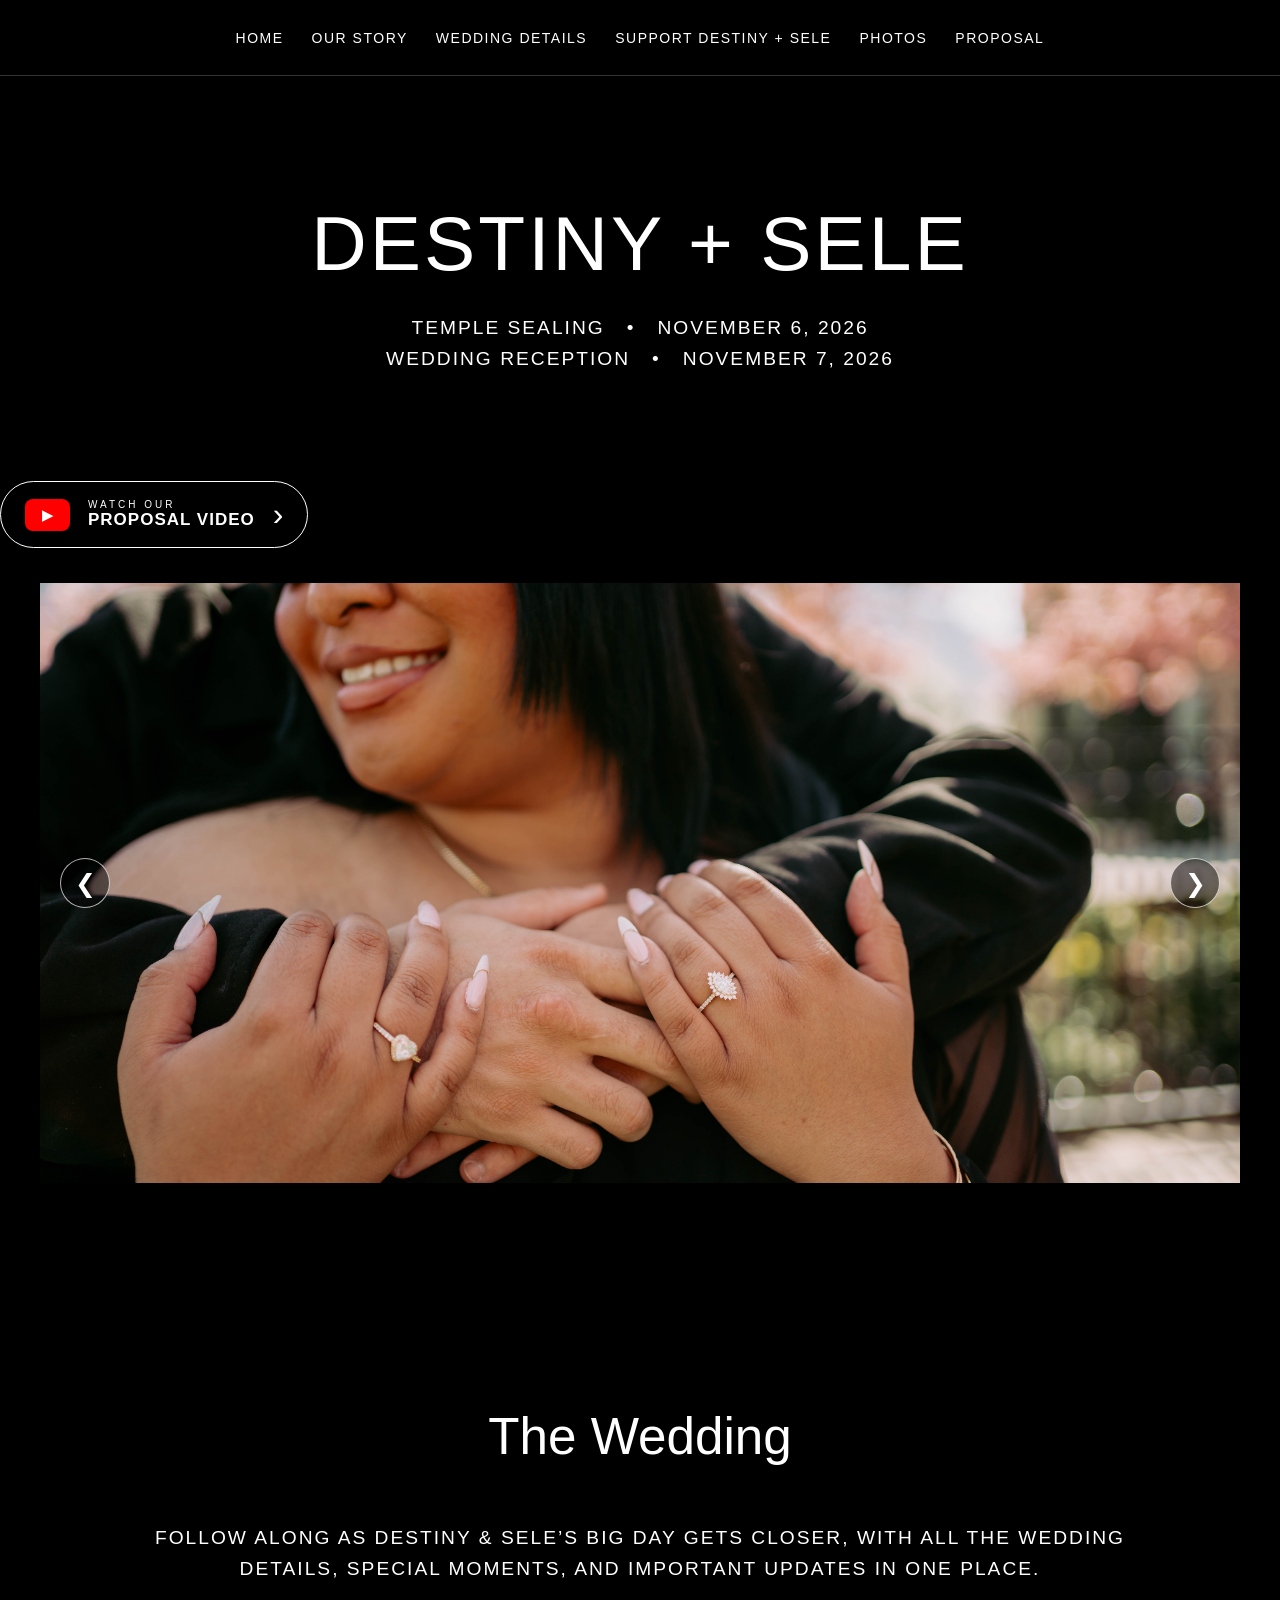
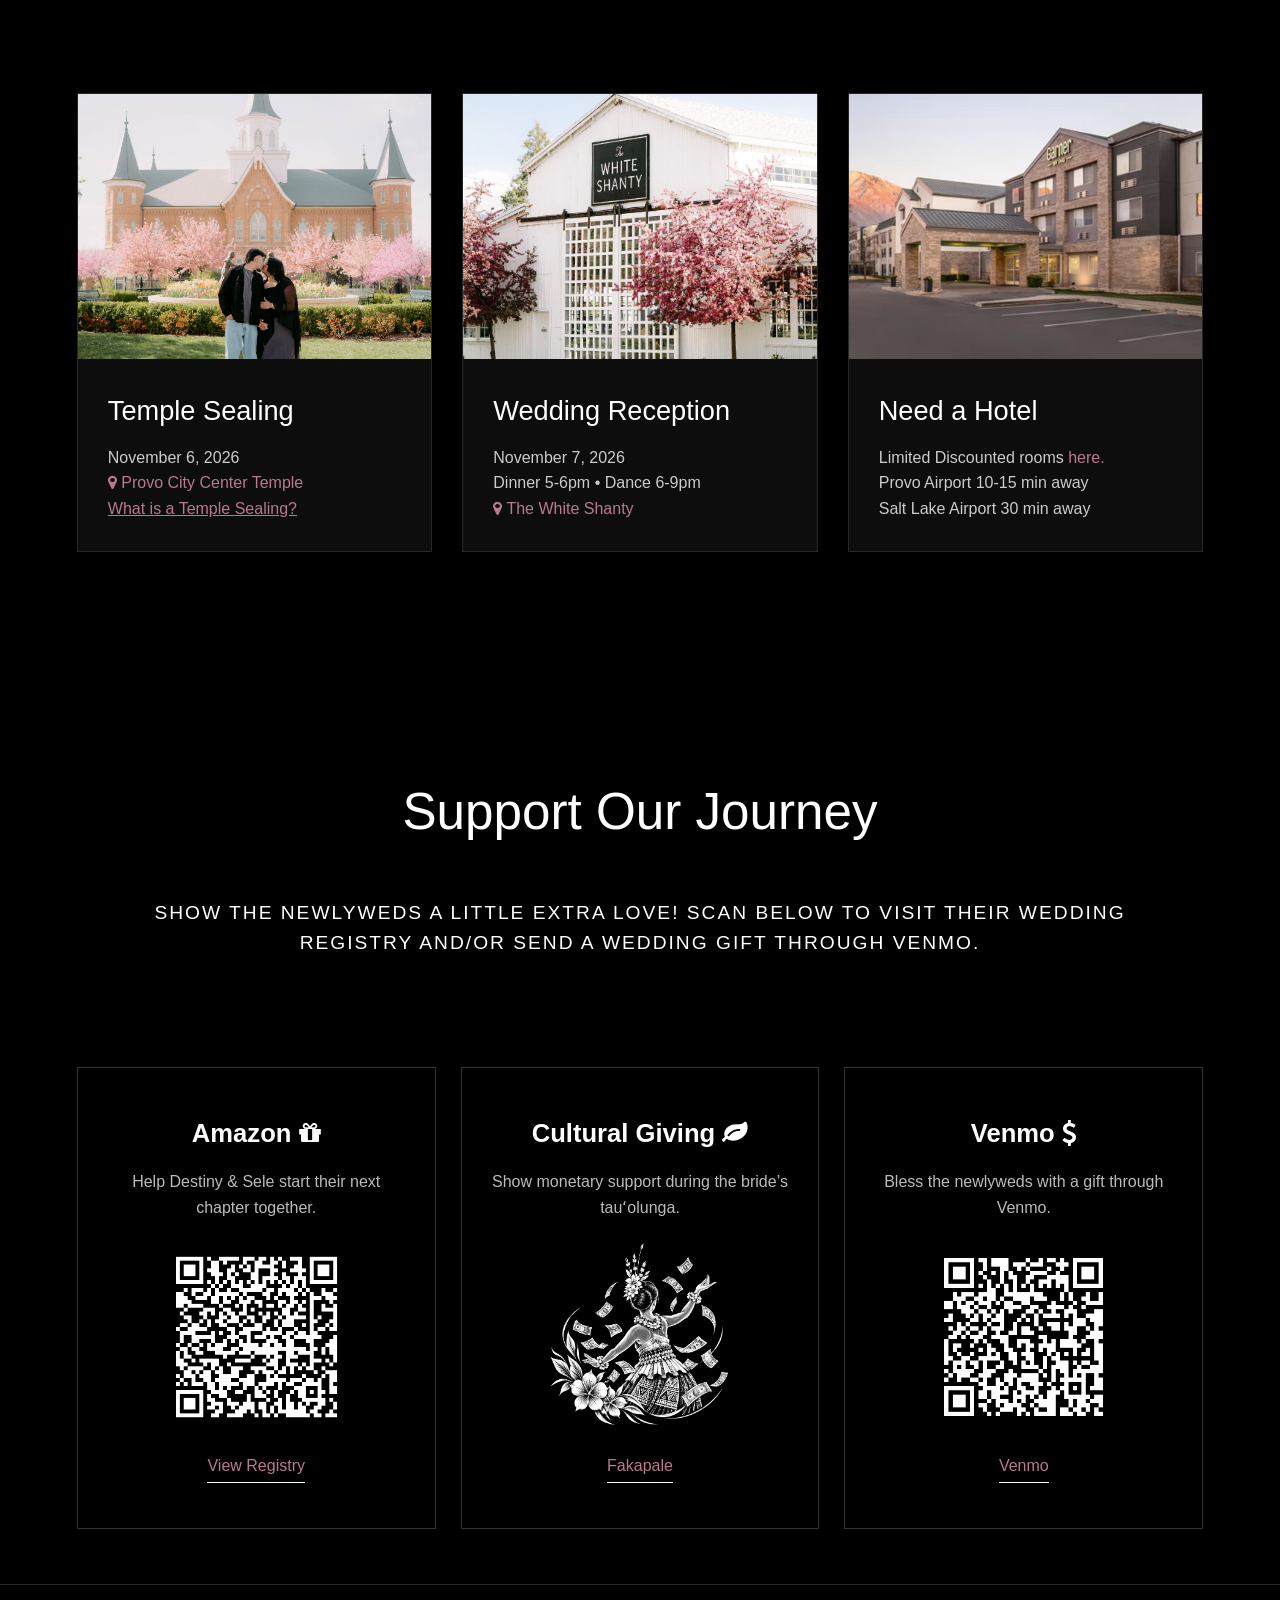
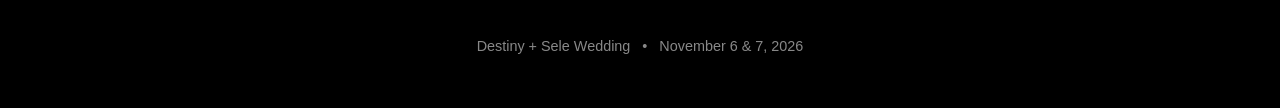
==== index.html @ 2aeca9fb "Website update" ====
<!DOCTYPE html>
<html lang="en">

<head>
    <meta charset="UTF-8">

    <meta name="viewport" content="width=device-width, initial-scale=1.0">

    <title>Destiny + Sele | Wedding</title>

    <!-- CSS -->
    <link rel="stylesheet" href="styles.css">
    <link rel="stylesheet" href="https://cdnjs.cloudflare.com/ajax/libs/font-awesome/4.7.0/css/font-awesome.min.css">

</head>


<body>


    <!-- =========================
         NAVIGATION
    ========================== -->

    <nav class="navbar">

        <div class="nav-container">

            <ul class="nav-links">

                <li><a href="#home">Home</a></li>

                <li><a href="story.html">Our Story</a></li>

                <li><a href="#wedding">Wedding Details</a></li>

                <li><a href="#registry">Support Destiny + Sele</a></li>

                <li><a href="photos.html">Photos</a></li>

                <li><a href="photos.html">Proposal</a></li>


            </ul>

        </div>

    </nav>



    <!-- =========================
         HEADER / HERO
    ========================== -->

    <header class="hero" id="home">

        <div class="hero-content">

            <h1>DESTINY + SELE</h1>

            <p>
                Temple Sealing  &nbsp; • &nbsp; November 6, 2026<br/>
                Wedding Reception  &nbsp; • &nbsp; November 7, 2026<br/>
            </p>

        </div>

    </header>


  <!-- =========================
         PROPOSAL VIDEO
    ========================== -->
    
<button class="proposal-video-btn" onclick="openProposalVideo()">
    <span class="youtube-icon">▶</span>

    <span class="proposal-text">
        <small>WATCH OUR</small>
        <strong>PROPOSAL VIDEO</strong>
    </span>

    <span class="proposal-arrow">›</span>
</button>


<!-- Video Modal -->
<div class="video-modal" id="proposalModal">

    <div class="video-modal-content">

        <button class="video-close" onclick="closeProposalVideo()">
            &times;
        </button>

        <div class="video-wrapper">
            <iframe
                id="proposalVideo"
                src=""
                title="Destiny and Tasele Proposal Video"
                allow="accelerometer; autoplay; clipboard-write; encrypted-media; gyroscope; picture-in-picture"
                allowfullscreen>
            </iframe>
        </div>

    </div>

</div>


    <!-- =========================
         CAROUSEL
    ========================== -->

    <section class="carousel-section">

      

        <div class="carousel">


            <!-- Slide 1 -->

            <div class="carousel-slide active">

                <img
                    src="images/carousel/1.jpg"
                    alt="Destiny and Sele"
                >

            </div>


            <!-- Slide 2 -->

            <div class="carousel-slide">

                <img
                    src="images/carousel/3.png"
                    alt="Destiny and Sele"
                >

            </div>


            <!-- Slide 3 -->

            <div class="carousel-slide">

                <img
                    src="images/carousel/4.png"
                    alt="Destiny and Sele"
                >

            </div>


            <!-- Slide 4 -->

            <div class="carousel-slide">

                <img
                    src="images/carousel/2.png"
                    alt="Destiny and Sele"
                >

            </div>

            <!-- Slide 5 -->

            <div class="carousel-slide">

                <img
                    src="images/carousel/5.png"
                    alt="Destiny and Sele"
                >

            </div>

            <!-- Slide 6 -->

            <div class="carousel-slide">

                <img
                    src="images/carousel/6.png"
                    alt="Destiny and Sele"
                >

            </div>



            <!-- Previous Button -->

            <button
                class="carousel-btn prev"
                onclick="changeSlide(-1)"
                aria-label="Previous photo"
            >

                &#10094;

            </button>



            <!-- Next Button -->

            <button
                class="carousel-btn next"
                onclick="changeSlide(1)"
                aria-label="Next photo"
            >

                &#10095;

            </button>


        </div>

    </section>



    <!-- =========================
         WEDDING DETAILS
    ========================== -->

<section>
<header class="hero" id="wedding">

        <div class="hero-content">
            <h3 class="section-title">
            The Wedding</h3>
        </h2>
        <p>Follow along as Destiny & Sele’s big day gets closer, with all the wedding details, special moments, and important updates in one place.</p>
       </div>
</header>


        <div class="content-grid">


            <!-- TEMPLE -->

            <article class="grid-card">

                <div class="grid-card-image">

                    <img
                        src="images/temple.jpg"
                        alt="Our Story"
                    >

                </div>


                <div class="grid-card-content">

                    <h3>Temple Sealing</h3>

                    <p>
                         November 6, 2026<br>
                         <a href="https://maps.app.goo.gl/6NR43tD9aF5z9nf99" target="_blank"><i class="fa fa-map-marker" aria-hidden="true"> </i> Provo City Center Temple</a><br>
                        <a href="temple.html"><u>What is a Temple Sealing?</u></a>
                         
                    </p>

                </div>

            </article>



            <!-- VENUE -->

            <article class="grid-card" id="venue">

                <div class="grid-card-image">

                    <a href="https://maps.app.goo.gl/j8sGYw94qzNexvVJ9" target="_blank"><img
                        src="images/shanty.png"
                        alt="Wedding Venue"
                    ></a>

                </div>


                <div class="grid-card-content">

                    <h3>Wedding Reception</h3>

                    <p>
                         November 7, 2026<br>
                         Dinner 5-6pm • Dance 6-9pm<br>
                         <a href="https://maps.app.goo.gl/j8sGYw94qzNexvVJ9" target="_blank"><i class="fa fa-map-marker" aria-hidden="true"></i> The White Shanty </a><br>
                          
                    </p>

                </div>

            </article>



            <!-- TRAVEL -->

            <article class="grid-card" id="travel">

                <div class="grid-card-image">

                    <a href="https://www.ihg.com/garner-hotels/hotels/us/en/find-hotels/select-roomrate?fromRedirect=true&qSrt=sBR&qSlH=PVUPV&qRms=1&qAdlt=1&qCiD=6&qCiMy=102026&qCoD=8&qCoMy=102026&qGrpCd=PQD&setPMCookies=true&qSHBrC=RN&qDest=1515%20South%20University%20Avenue,%20Provo,%20UT,%20US&showApp=true&adjustMonth=false&srb_u=1&qRmFltr=" target="_blank"><img
                        src="images/hotel.png" alt="Travel Information"></a>

                </div>


                <div class="grid-card-content">

                    <h3>Need a Hotel</h3>

                    <p>
                        Limited Discounted rooms <a href="  https://www.ihg.com/garner-hotels/hotels/us/en/find-hotels/select-roomrate?fromRedirect=true&qSrt=sBR&qSlH=PVUPV&qRms=1&qAdlt=1&qCiD=6&qCiMy=102026&qCoD=8&qCoMy=102026&qGrpCd=PQD&setPMCookies=true&qSHBrC=RN&qDest=1515%20South%20University%20Avenue,%20Provo,%20UT,%20US&showApp=true&adjustMonth=false&srb_u=1&qRmFltr=" target="_blank">here.</a><br>
                        Provo Airport 10-15 min away<br>
                        Salt Lake Airport 30 min away
                    </p>

                </div>

            </article>


        </div>

    </section>

<!-- =========================
         SUPPORT GIFTS & GIVING
    ========================== -->

<section>
<header class="hero" id="registry">

        <div class="hero-content">
            <h3 class="section-title">
            Support Our Journey</h3>
        <p>Show the newlyweds a little extra love! Scan below to visit their Wedding Registry and/or send a wedding gift through Venmo.</p>
    </div>
</header>

    <div class="details-grid">

            <!-- REGISTRY -->
            <div class="detail-box">

                <h3>Amazon <i class="fa fa-gift"></i></h3>
                
                <p>
                    Help Destiny & Sele start their next chapter together.
                    <img src="images/destiny-sele-amazon-registry-qr.png" class="qr">
                </p>

                <a href="https://www.amazon.com/wedding/guest-view/NH0D2BS3P5ZP" target="_blank">View Registry</a>
            </div>

        <!-- CELEBRATION -->
            <div class="detail-box">

                <h3>Cultural Giving <i class="fa fa-leaf"></i></h3>

                <p>
                Show monetary support during the bride’s tauʻolunga.
                <img src="images/cultural.png" class="qr" alt="Fakapale">
                </p>
        
                <a href="https://www.polynesia.com/blog/celebrating-fakapale-style" target="_blank">Fakapale</a>
            </div>

            <!-- VENMO -->
            <div class="detail-box">

                <h3>Venmo <i class="fa fa-dollar"></i></h3>

                <p>      
                    Bless the newlyweds with a gift through Venmo.
                    <img src="images/destiny-venmo-qr.png" class="qr">
                </p>

                <a href="https://venmo.com/u/destinywolfgramm" target="_blank" rel="noopener noreferrer">Venmo</a>

            </div>


        </div>

    </section>



    <!-- =========================
         FOOTER
    ========================== -->

    <footer>

        <p>
            Destiny + Sele Wedding
            &nbsp; • &nbsp;
            November 6 & 7, 2026
        </p>

    </footer>



    <!-- =========================
         JAVASCRIPT
    ========================== -->

    <script src="script.js"></script>


</body>

</html>
---- styles.css ----
/* =========================
   GLOBAL
========================== */

* {
    margin: 0;
    padding: 0;
    box-sizing: border-box;
}


html {
    scroll-behavior: smooth;
}


body {
    background-color: #000;
    color: #fff;

    font-family: Arial, Helvetica, sans-serif;

    line-height: 1.6;
}


img {
    width: 100%;
    display: block;
}


a {
    color: #B97991;
    text-decoration: none;
}


section {
    padding: 55px 6%;
}
material-icons {
    font-size: 2px;
}


/* =========================
   NAVIGATION
========================== */

.navbar {
    width: 100%;

    background-color: #000;

    border-bottom: 1px solid #333;

    position: sticky;
    top: 0;

    z-index: 1000;
}


.nav-container {
    max-width: 1400px;

    margin: auto;

    min-height: 75px;

    display: flex;

    justify-content: center;
    align-items: center;

    padding: 0 25px;
}


.nav-links {
    list-style: none;

    display: flex;

    flex-wrap: wrap;

    justify-content: center;

    gap: 28px;
}


.nav-links a {
    color: #fff;

    font-size: 14px;

    text-transform: uppercase;

    letter-spacing: 1.5px;

    transition: opacity 0.3s ease;
}


.nav-links a:hover {
    opacity: 0.6;
}



/* =========================
   HEADER / HERO
========================== */

/* =========================
   HEADER / HERO
========================== */

.hero {
    min-height: 45vh;

    display: flex;
    justify-content: center;
    align-items: center;

    text-align: center;

    /* Less padding */
    padding: 40px 20px;

    background:
        linear-gradient(
            rgba(0, 0, 0, 0.45),
            rgba(0, 0, 0, 0.65)
        ),
        url("images/hero.jpg");

    background-size: cover;
    background-position: center;
}


.hero-content {
    max-width: 1000px;
    width: 100%;
}


.hero h1 {
    /* Smaller so Destiny + Sele stays on one line */
    font-size: clamp(2.2rem, 6vw, 5rem);

    font-weight: 300;

    letter-spacing: 3px;

    margin-bottom: 8px;

    /* Prevent names from wrapping */
    white-space: nowrap;
}


.hero p {
    font-size: clamp(0.85rem, 1.5vw, 1.2rem);

    letter-spacing: 2px;

    text-transform: uppercase;
}

.qr {
    display: block;
    margin: 0 auto;
    width: 65%;
    padding-top: 20px;
}


/* =========================
   CAROUSEL
========================== */

.carousel-section {
    /* Much less space above carousel */
    padding: 35px 0 50px;
}


.carousel-section .section-title {
    margin-bottom: 25px;
}

/* =========================
   SECTION TITLES
========================== */

.section-title {
    text-align: center;

    font-size: clamp(2rem, 4vw, 3.5rem);

    font-weight: 300;

    margin-bottom: 45px;
}



/* =========================
   CAROUSEL
========================== */

.carousel-section {
    padding-left: 0;
    padding-right: 0;
}


.carousel {
    max-width: 1200px;

    margin: auto;

    position: relative;

    overflow: hidden;

    aspect-ratio: 16 / 8;
}


.carousel-slide {
    display: none;

    width: 100%;
    height: 100%;
}


.carousel-slide.active {
    display: block;
}


.carousel-slide img {
    width: 100%;
    height: 100%;

    object-fit: cover;
}



/* CAROUSEL BUTTONS */

.carousel-btn {
    position: absolute;

    top: 50%;

    transform: translateY(-50%);

    width: 50px;
    height: 50px;

    border: 1px solid rgba(255, 255, 255, 0.7);

    border-radius: 50%;

    background-color: rgba(0, 0, 0, 0.5);

    color: #fff;

    font-size: 25px;

    cursor: pointer;

    transition: 0.3s;
}


.carousel-btn:hover {
    background-color: #fff;

    color: #000;
}


.carousel-btn.prev {
    left: 20px;
}


.carousel-btn.next {
    right: 20px;
}



/* =========================
   GRID #1
   CONTENT CARDS
========================== */

.content-grid {
    max-width: 1300px;

    margin: auto;

    display: grid;

    grid-template-columns: repeat(3, 1fr);

    gap: 30px;
}


.grid-card {
    background-color: #0d0d0d;

    border: 1px solid #272727;

    overflow: hidden;
}


.grid-card-image {
    aspect-ratio: 4 / 3;

    overflow: hidden;
}


.grid-card-image img {
    width: 100%;
    height: 100%;

    object-fit: cover;

    transition: transform 0.5s ease;
}


.grid-card:hover img {
    transform: scale(1.05);
}


.grid-card-content {
    padding: 30px;
}


.grid-card h3 {
    font-size: 1.7rem;

    font-weight: 400;

    margin-bottom: 12px;
}


.grid-card p {
    color: #ccc;

    font-size: 1rem;
}



/* =========================
   GRID #2
   PHOTO GALLERY
========================== */

.photo-grid {
    max-width: 1300px;

    margin: auto;

    display: grid;

    grid-template-columns: repeat(3, 1fr);

    gap: 15px;
}


.photo-grid-item {
    aspect-ratio: 1 / 1;

    overflow: hidden;
}


.photo-grid-item img {
    width: 100%;
    height: 100%;

    object-fit: cover;

    transition: transform 0.5s ease;
}


.photo-grid-item:hover img {
    transform: scale(1.06);
}



/* =========================
   GRID #3
   WEDDING DETAILS
========================== */

.details-grid {
    max-width: 1200px;

    margin: auto;

    display: grid;

    grid-template-columns: repeat(3, 1fr);

    gap: 25px;
}


.detail-box {
    border: 1px solid #333;

    padding: 45px 30px;

    text-align: center;
}


.detail-box h3 {
    font-size: 1.6rem;

    margin-bottom: 15px;
}


.detail-box p {
    color: #bbb;
}


.detail-box a {
    display: inline-block;

    margin-top: 20px;

    border-bottom: 1px solid #fff;

    padding-bottom: 3px;

    transition: opacity 0.3s ease;
}


.detail-box a:hover {
    opacity: 0.6;
}


/* =========================
   PHOTO ALBUMS
========================= */

.photo-albums {
    max-width: 1200px;
    margin: 0 auto;
    padding: 80px 30px;
}

.album-heading {
    text-align: center;
    margin-bottom: 55px;
}

.album-heading h1 {
    font-size: 3rem;
    margin-bottom: 10px;
}

.album-heading p {
    opacity: 0.75;
}


/* ALBUM GRID */

.album-grid {
    display: grid;
    grid-template-columns: repeat(3, 1fr);
    gap: 30px;
}


/* ALBUM CARD */

.album-card {
    background: #111;
    text-align: center;
    overflow: hidden;
    border: 1px solid #292929;
}

.album-image {
    width: 100%;
    height: 350px;
    overflow: hidden;
}

.album-image img {
    width: 100%;
    height: 100%;
    object-fit: cover;
    transition: transform 0.4s ease;
}

.album-card:hover .album-image img {
    transform: scale(1.04);
}


/* CARD CONTENT */

.album-content {
    padding: 30px 20px 35px;
}

.album-content h2 {
    margin: 0 0 8px;
    font-size: 1.5rem;
}

.album-content p {
    margin: 0 0 25px;
    opacity: 0.7;
}


/* VIEW ALBUM BUTTON */

.album-button {
    display: inline-block;
    padding: 11px 24px;
    border: 1px solid #fff;
    color: #fff;
    text-decoration: none;
    text-transform: uppercase;
    letter-spacing: 1.5px;
    font-size: 0.75rem;
    transition: 0.3s ease;
}

.album-button:hover {
    background: #fff;
    color: #000;
}


/* COMING SOON */

.album-coming {
    display: inline-block;
    padding: 11px 24px;
    border: 1px solid #555;
    color: #888;
    text-transform: uppercase;
    letter-spacing: 1.5px;
    font-size: 0.75rem;
}

/* =========================
   OUR STORY
========================= */

.story-page {
    max-width: 1200px;
    margin: 0 auto;
    padding: 80px 30px;
}

.story-intro {
    max-width: 750px;
    margin: 0 auto 60px;
    text-align: center;
}

.eyebrow {
    text-transform: uppercase;
    letter-spacing: 3px;
    font-size: 0.75rem;
    margin-bottom: 8px;
    opacity: 0.7;
}

.story-intro h1 {
    font-size: 3.5rem;
    margin: 0 0 15px;
}

.story-subtitle {
    font-size: 1.05rem;
    line-height: 1.7;
    opacity: 0.8;
}


/* =========================
   PROFILE CARDS
========================= */

.profile-grid {
    display: grid;
    grid-template-columns: repeat(2, 1fr);
    gap: 35px;
    margin-bottom: 90px;
}

.profile-card {
    background: #111;
    border: 1px solid #2a2a2a;
    overflow: hidden;
}

.profile-photo {
    width: 100%;
    height: 480px;
    object-fit: cover;
    display: block;
}

.profile-content {
    padding: 35px;
}

.profile-content h2 {
    margin-top: 0;
    margin-bottom: 25px;
    font-size: 2rem;
}

.profile-details p {
    margin: 8px 0;
    line-height: 1.5;
}

.profile-details strong {
    font-weight: 600;
}

.profile-bio {
    margin-top: 25px;
    padding-top: 22px;
    border-top: 1px solid #2c2c2c;
    line-height: 1.7;
    opacity: 0.85;
}


/* =========================
   Q&A
========================= */

.couple-qa {
    max-width: 1000px;
    margin: 0 auto;
}

.qa-heading {
    text-align: center;
    margin-bottom: 45px;
}

.qa-heading h2 {
    font-size: 2.8rem;
    margin: 5px 0 10px;
}

.qa-heading p {
    opacity: 0.75;
}

.qa-card {
    border-top: 1px solid #333;
    padding: 35px 0;
}

.qa-card:last-child {
    border-bottom: 1px solid #333;
}

.qa-card h3 {
    text-align: center;
    font-size: 1.45rem;
    margin: 0 0 28px;
}

.answer-grid {
    display: grid;
    grid-template-columns: repeat(2, 1fr);
    gap: 40px;
}

.answer {
    padding: 10px 25px;
}

.answer:first-child {
    border-right: 1px solid #333;
}

.answer h4 {
    margin: 0 0 10px;
    text-transform: uppercase;
    letter-spacing: 2px;
    font-size: 0.8rem;
}

.answer p {
    margin: 0;
    line-height: 1.7;
    opacity: 0.85;
}


/* =========================
   MOBILE
========================= */

@media (max-width: 800px) {

    .story-page {
        padding: 55px 20px;
    }

    .story-intro h1 {
        font-size: 2.6rem;
    }

    .profile-grid {
        grid-template-columns: 1fr;
    }

    .profile-photo {
        height: 420px;
    }

    .answer-grid {
        grid-template-columns: 1fr;
        gap: 25px;
    }

    .answer {
        padding: 0;
    }

    .answer:first-child {
        border-right: none;
        border-bottom: 1px solid #333;
        padding-bottom: 25px;
    }
}


/* MOBILE */

@media (max-width: 850px) {

    .album-grid {
        grid-template-columns: 1fr;
        max-width: 550px;
        margin: 0 auto;
    }

    .album-image {
        height: 400px;
    }

}

@media (max-width: 500px) {

    .photo-albums {
        padding: 55px 20px;
    }

    .album-heading h1 {
        font-size: 2.3rem;
    }

    .album-image {
        height: 300px;
    }

}

/* =========================
   STORY PAGE
   Q&A
========================== */

.couple-qa {
    display: grid;
    grid-template-columns: repeat(2, minmax(0, 1fr));
    gap: clamp(30px, 6vw, 80px);

    width: 100%;
    max-width: 1100px;
    margin: 0 auto;
    padding: 20px;
    box-sizing: border-box;
}

.qa-column {
    min-width: 0;
}

.qa-column h3 {
    text-align: center;
    margin-bottom: 30px;
}

.qa-item {
    margin-bottom: 28px;
}

.qa-item h4 {
    margin: 0 0 8px;
    line-height: 1.4;
}

.qa-item p {
    margin: 0;
    line-height: 1.7;
    overflow-wrap: break-word;
}

/* Tablet + Phone */
@media (max-width: 768px) {
    .couple-qa {
        grid-template-columns: 1fr;
        gap: 45px;
        padding: 15px;
    }
}

/* Small phones */
@media (max-width: 480px) {
    .couple-qa {
        padding: 10px;
    }

    .qa-column h3 {
        margin-bottom: 22px;
    }

    .qa-item {
        margin-bottom: 22px;
    }
}

/* =========================
   PROPOSAL VIDEO BUTTON
========================= */

.proposal-video-btn {
    display: flex;
    align-items: center;
    gap: 18px;

    background: #000;
    color: #fff;

    border: 1px solid #fff;
    border-radius: 50px;

    padding: 14px 24px;

    cursor: pointer;

    transition:
        transform 0.3s ease,
        box-shadow 0.3s ease,
        background 0.3s ease;
}

.proposal-video-btn:hover {
    transform: translateY(-3px) scale(1.03);

    box-shadow:
        0 8px 25px rgba(255,255,255,0.15);

    background: #111;
}

.youtube-icon {
    width: 45px;
    height: 32px;

    display: flex;
    align-items: center;
    justify-content: center;

    background: #ff0000;

    border-radius: 8px;

    font-size: 15px;
}

.proposal-text {
    display: flex;
    flex-direction: column;
    text-align: left;
}

.proposal-text small {
    font-size: 10px;
    letter-spacing: 3px;
}

.proposal-text strong {
    font-size: 17px;
    letter-spacing: 1px;
}

.proposal-arrow {
    font-size: 32px;

    transition: transform 0.3s ease;
}

.proposal-video-btn:hover .proposal-arrow {
    transform: translateX(5px);
}


/* =========================
   VIDEO POPUP
========================= */

.video-modal {
    position: fixed;

    inset: 0;

    background: rgba(0,0,0,0.92);

    display: none;

    align-items: center;
    justify-content: center;

    z-index: 9999;

    padding: 25px;
}

.video-modal.active {
    display: flex;
}

.video-modal-content {
    width: 100%;
    max-width: 900px;

    position: relative;

    animation: videoPop 0.35s ease;
}

@keyframes videoPop {

    from {
        opacity: 0;
        transform: scale(0.92);
    }

    to {
        opacity: 1;
        transform: scale(1);
    }

}

.video-close {
    position: absolute;

    right: -5px;
    top: -45px;

    background: none;
    border: none;

    color: #fff;

    font-size: 40px;

    cursor: pointer;
}

.video-wrapper {
    position: relative;

    padding-bottom: 56.25%;

    height: 0;

    overflow: hidden;

    background: #000;
}

.video-wrapper iframe {
    position: absolute;

    top: 0;
    left: 0;

    width: 100%;
    height: 100%;

    border: 0;
}


/* MOBILE */

@media (max-width: 600px) {

    .proposal-video-btn {
        gap: 12px;
        padding: 11px 18px;
    }

    .proposal-text strong {
        font-size: 14px;
    }

    .proposal-text small {
        font-size: 8px;
    }

}

/* =========================
   FOOTER
========================== */

footer {
    text-align: center;

    padding: 50px 20px;

    border-top: 1px solid #222;

    color: #888;

    font-size: 0.9rem;
}



/* =========================
   TABLET
   900px AND SMALLER
========================== */

@media (max-width: 900px) {

    section {
        padding: 60px 5%;
    }


    .content-grid,
    .details-grid {
        grid-template-columns: repeat(2, 1fr);
    }


    .photo-grid {
        grid-template-columns: repeat(2, 1fr);
    }


    .nav-links {
        gap: 15px;
    }


    .nav-links a {
        font-size: 12px;
    }


    .carousel {
        aspect-ratio: 4 / 3;
    }

}



/* =========================
   MOBILE
   600px AND SMALLER
========================== */

@media (max-width: 600px) {

    .navbar {
        position: relative;
    }


    .nav-container {
        padding: 20px;
    }


    .nav-links {
        gap: 12px 18px;
    }


    .nav-links a {
        font-size: 11px;
    }

.hero {
    min-height: 35vh;
    padding: 30px 15px;
}


.hero h1 {
    font-size: clamp(1.7rem, 9vw, 3rem);
    letter-spacing: 1px;
    white-space: nowrap;
}


.hero p {
    font-size: 0.75rem;
    letter-spacing: 1px;
}


    .content-grid,
    .details-grid {
        grid-template-columns: 1fr;
    }


    .photo-grid {
        grid-template-columns: 1fr 1fr;

        gap: 8px;
    }


    .carousel {
        aspect-ratio: 1 / 1;
    }

.carousel-section {
    padding-top: 25px;
}
    .carousel-btn {
        width: 40px;
        height: 40px;
    }


    .grid-card-content {
        padding: 22px;
    }

}
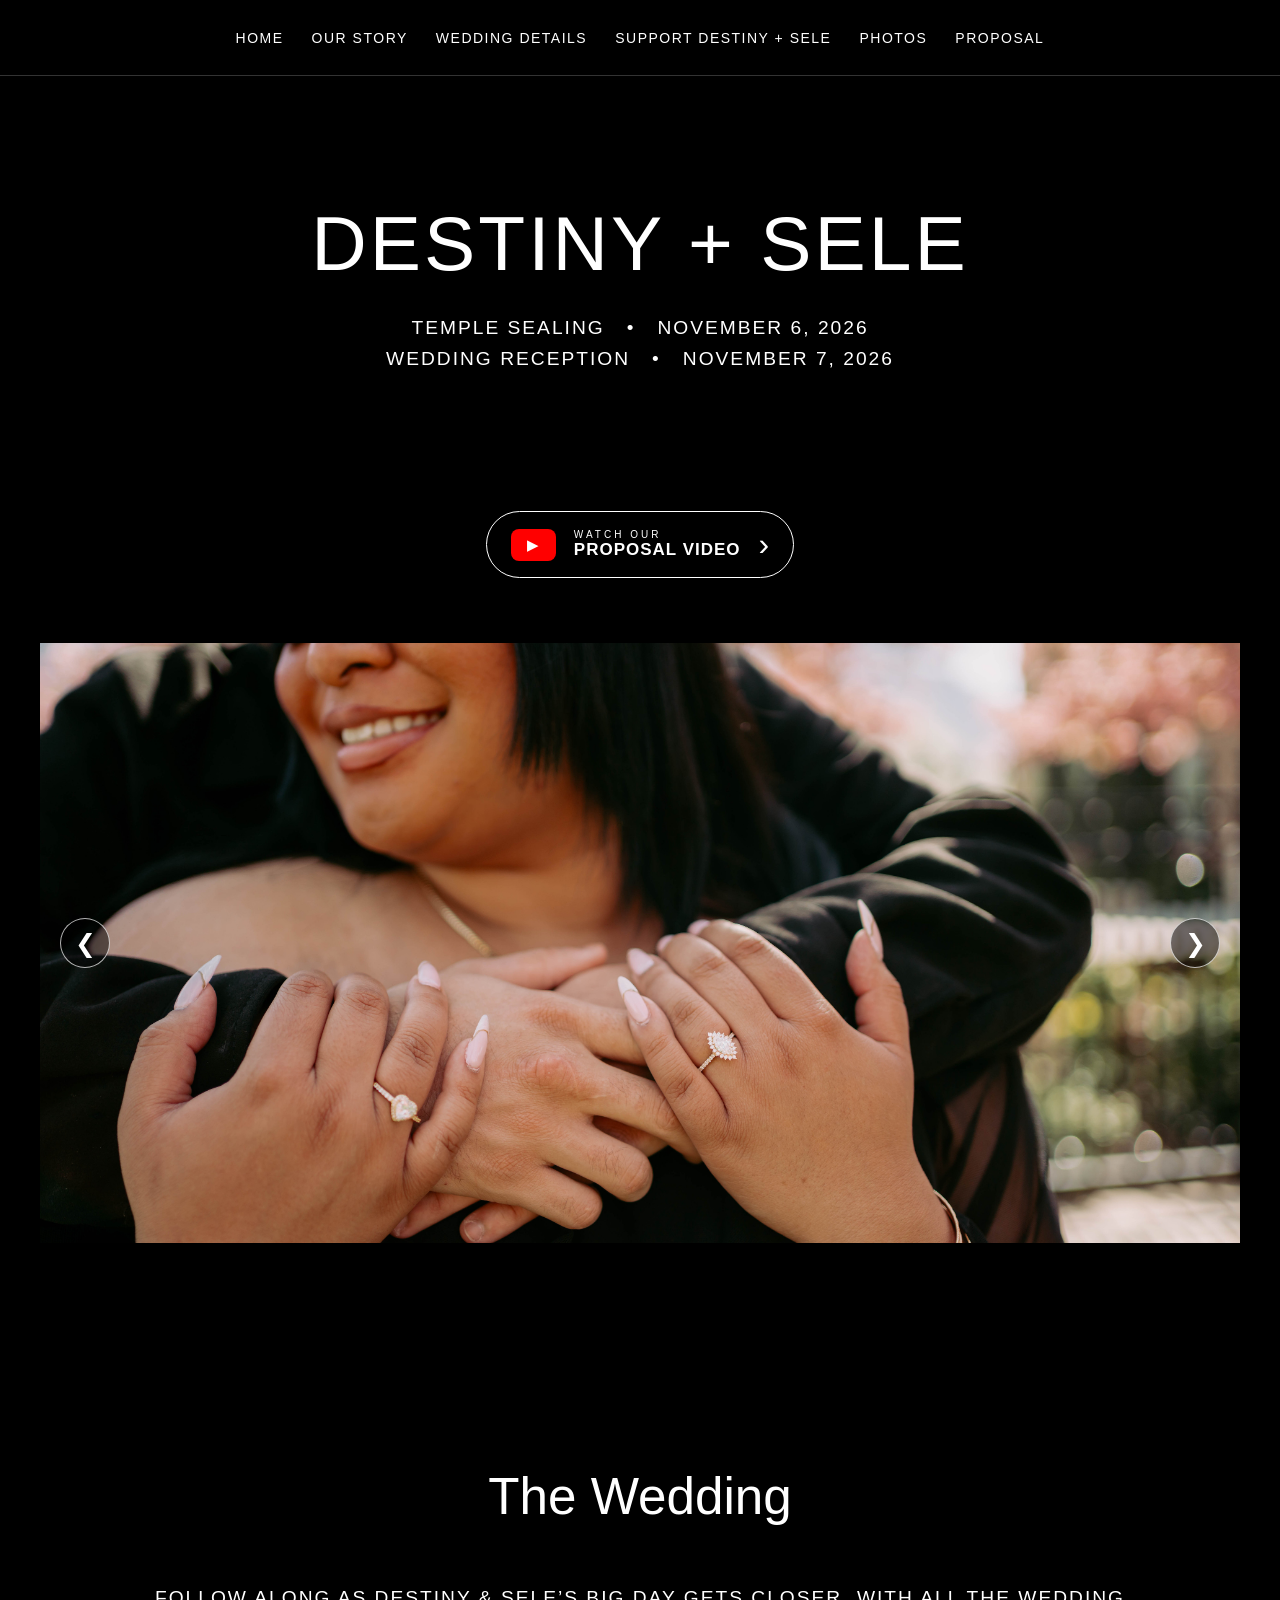
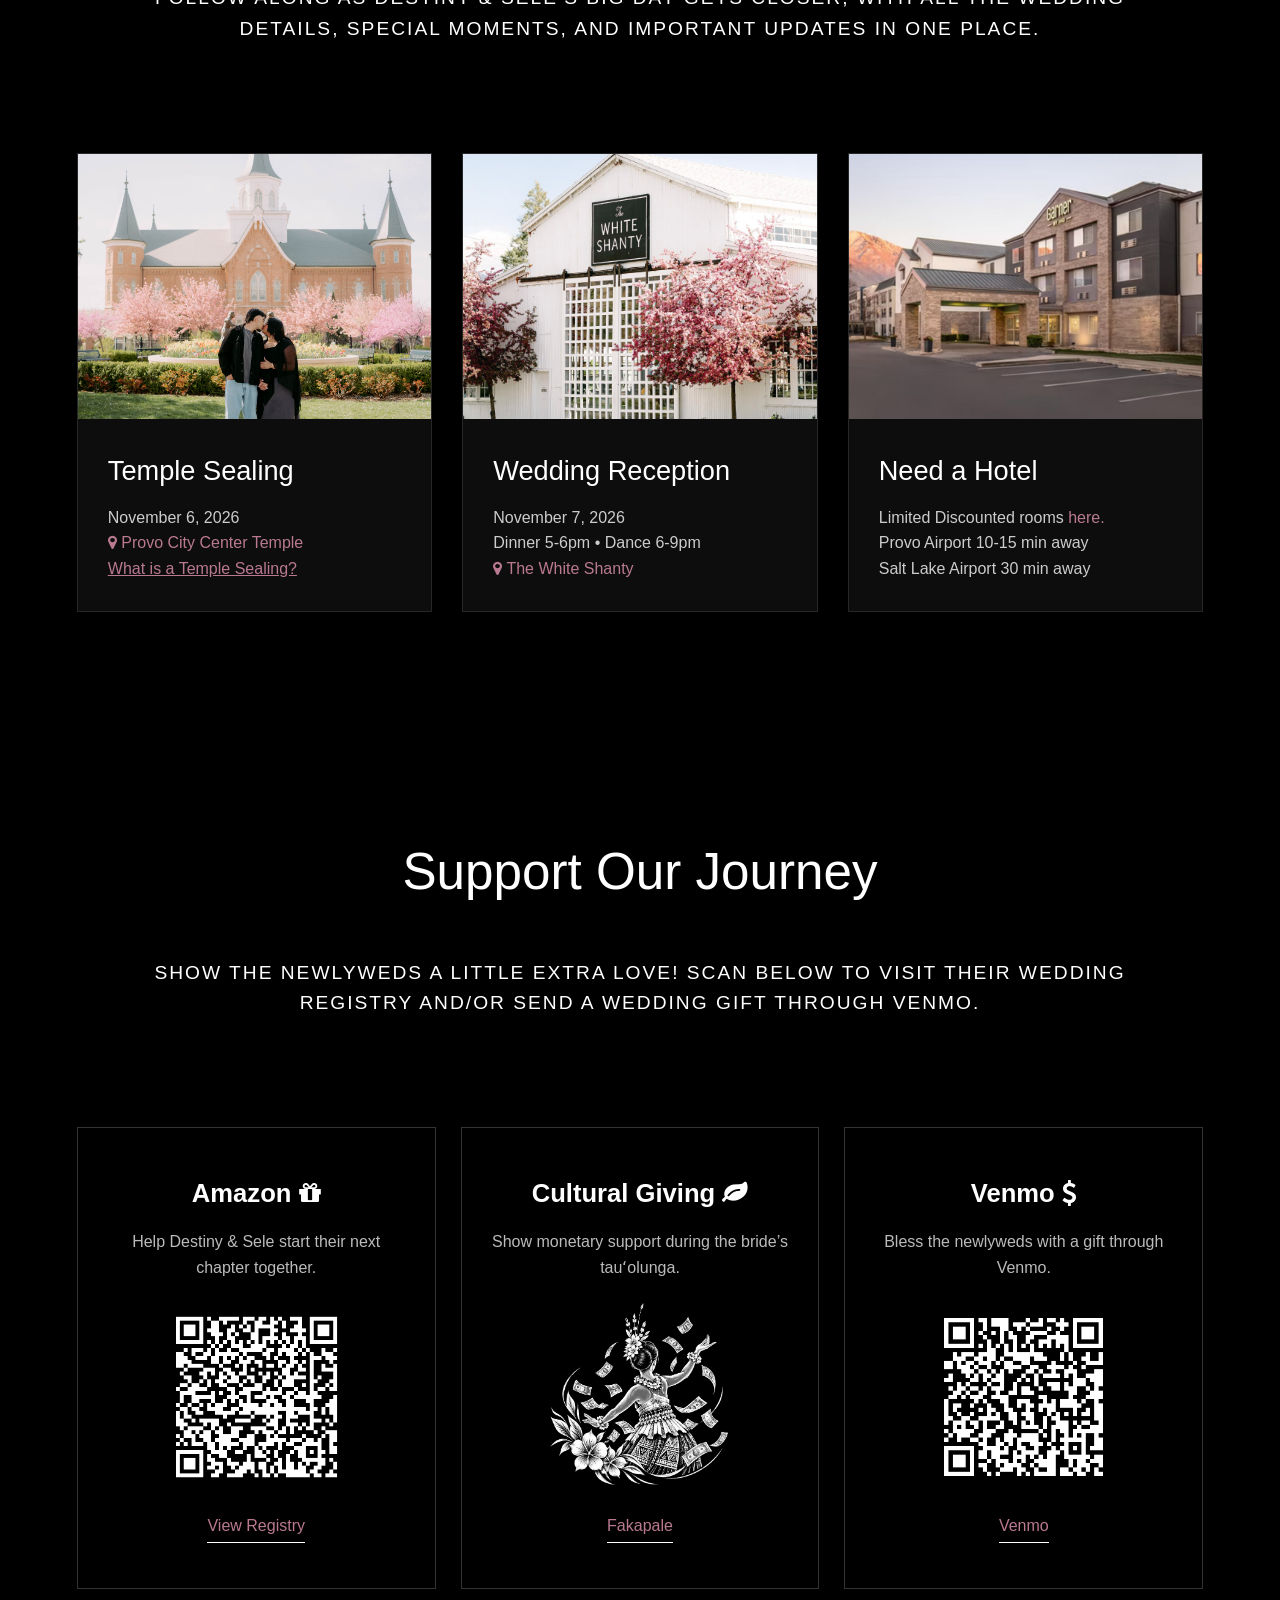
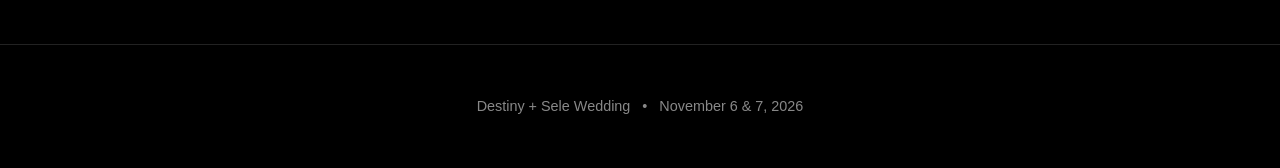
==== commit d0c9d44c: "Website update" ====
--- a/index.html
+++ b/index.html
@@ -72,8 +72,10 @@
   <!-- =========================
          PROPOSAL VIDEO
     ========================== -->
-    
-<button class="proposal-video-btn" onclick="openProposalVideo()">
+
+<div class="proposal-video-container">
+
+    <button class="proposal-video-btn" onclick="openProposalVideo()">
     <span class="youtube-icon">▶</span>
 
     <span class="proposal-text">
@@ -83,7 +85,7 @@
 
     <span class="proposal-arrow">›</span>
 </button>
-
+</div>
 
 <!-- Video Modal -->
 <div class="video-modal" id="proposalModal">
--- a/styles.css
+++ b/styles.css
@@ -1033,6 +1033,13 @@
     border: 0;
 }
 
+.proposal-video-container {
+    width: 100%;
+    display: flex;
+    justify-content: center;
+    align-items: center;
+    margin: 30px auto;
+}
 
 /* MOBILE */
 
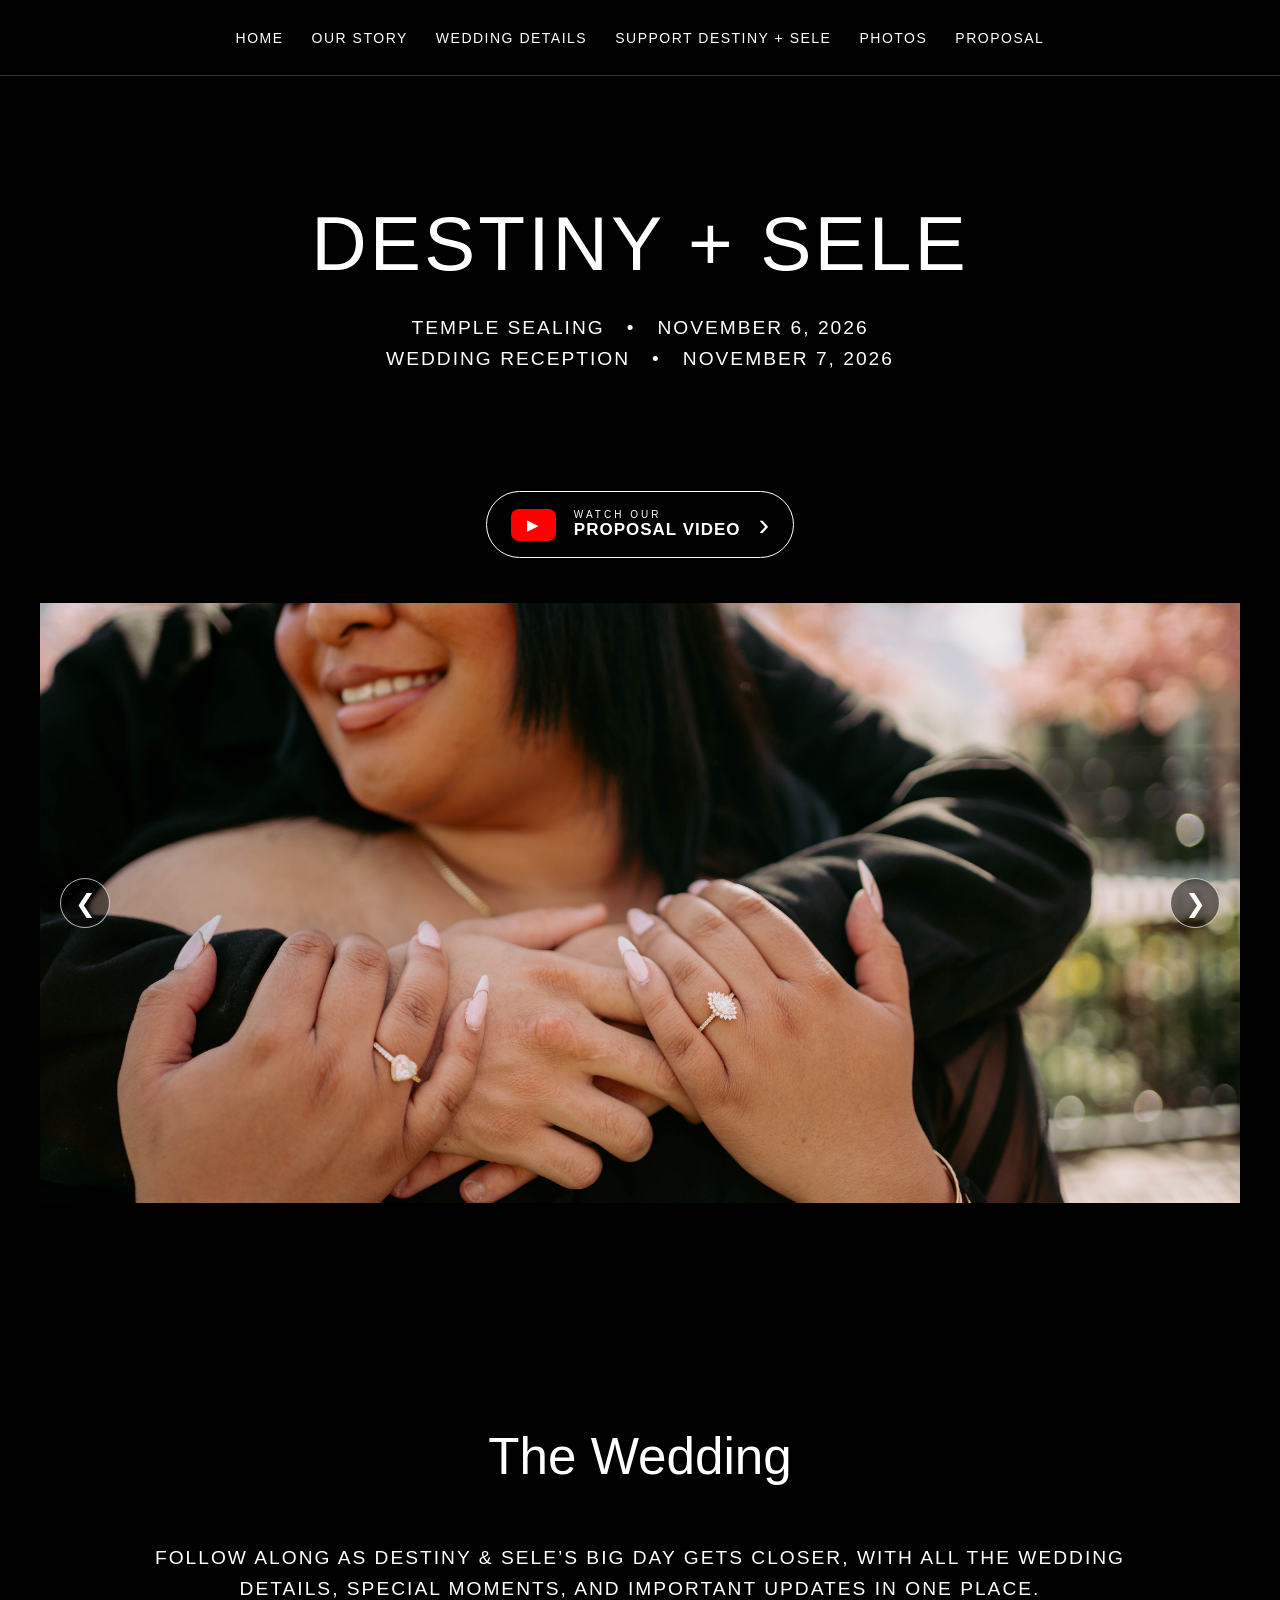
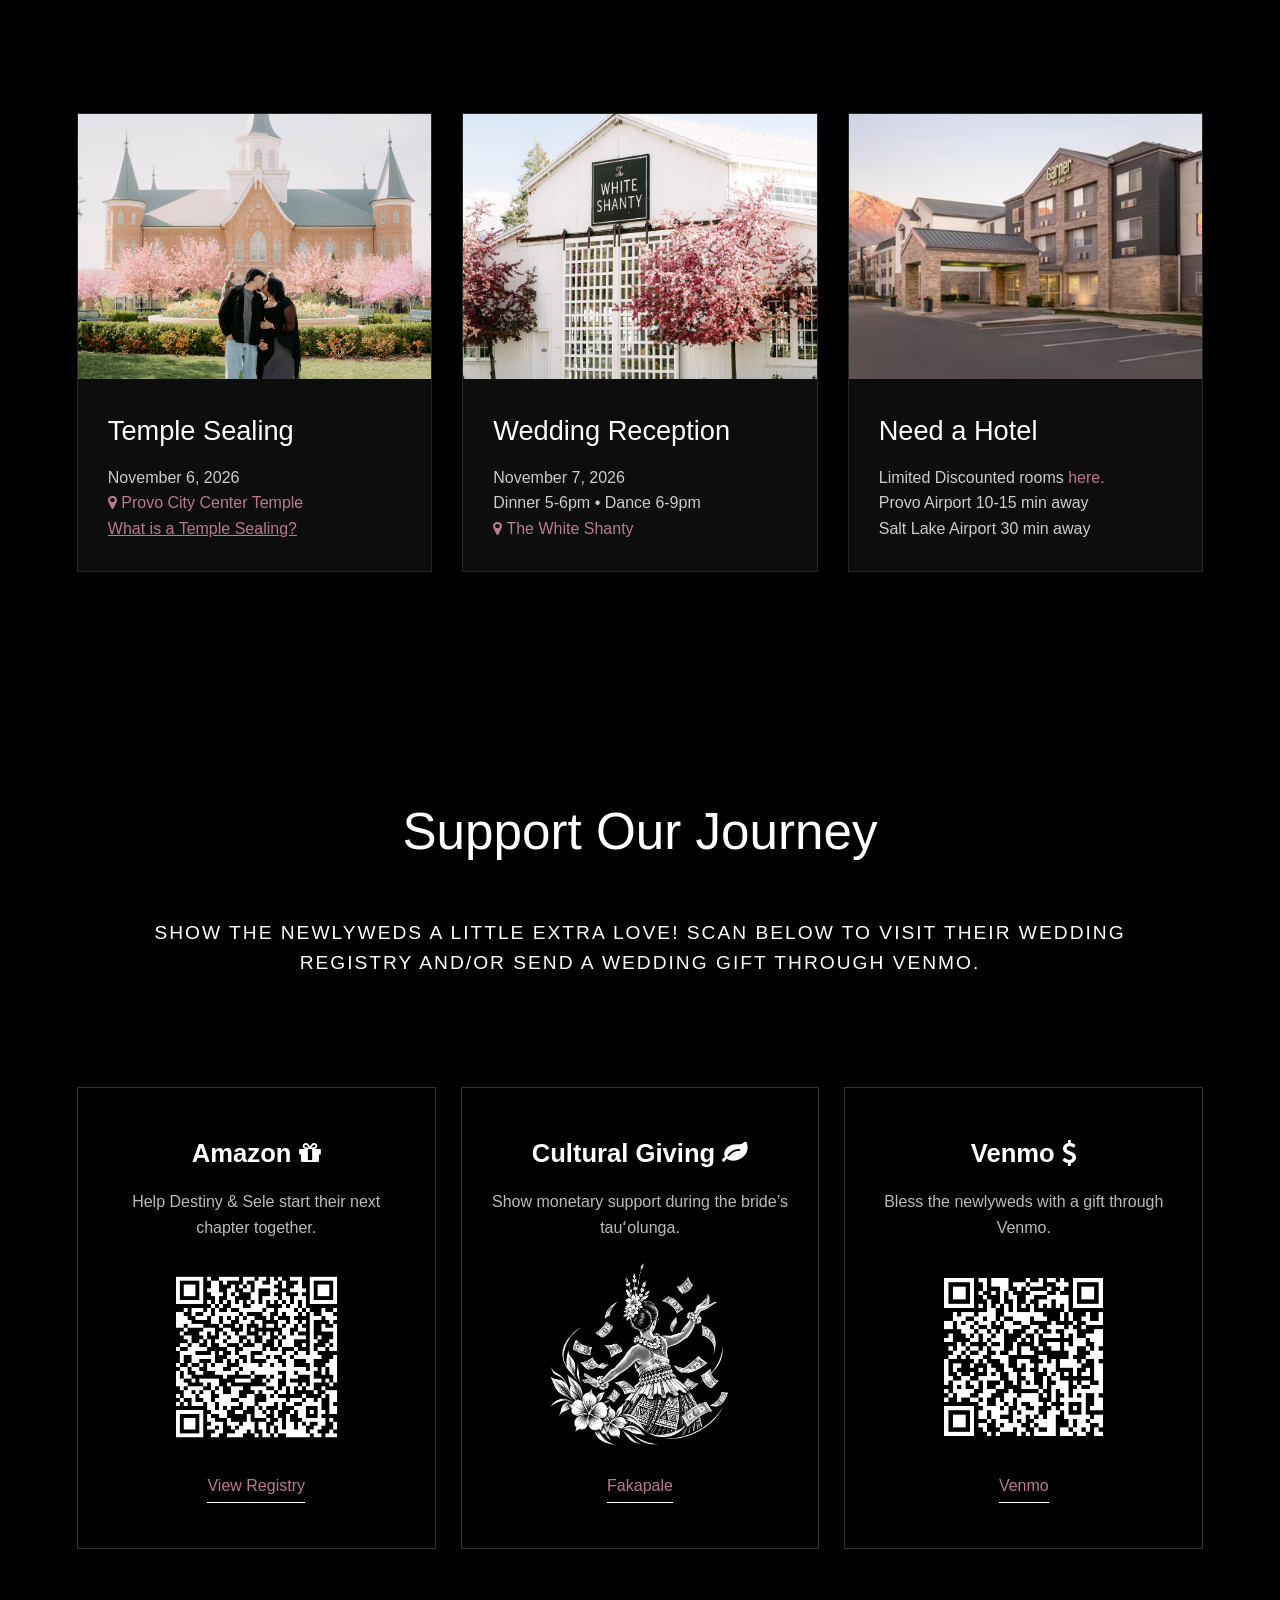
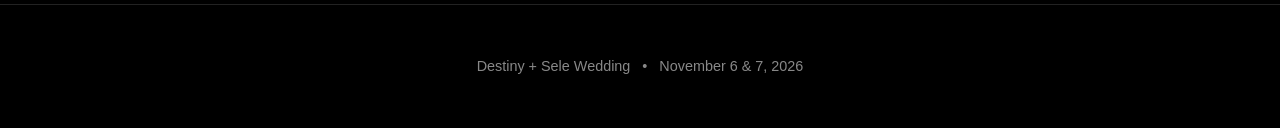
==== commit 6896cf8d: "Website update" ====
--- a/index.html
+++ b/index.html
@@ -101,9 +101,9 @@
                 id="proposalVideo"
                 src=""
                 title="Destiny and Tasele Proposal Video"
-                allow="accelerometer; autoplay; clipboard-write; encrypted-media; gyroscope; picture-in-picture"
+                allow="autoplay; encrypted-media; picture-in-picture"
                 allowfullscreen>
-            </iframe>
+</iframe>
         </div>
 
     </div>
--- a/styles.css
+++ b/styles.css
@@ -1038,7 +1038,7 @@
     display: flex;
     justify-content: center;
     align-items: center;
-    margin: 30px auto;
+    margin: 10px auto;
 }
 
 /* MOBILE */
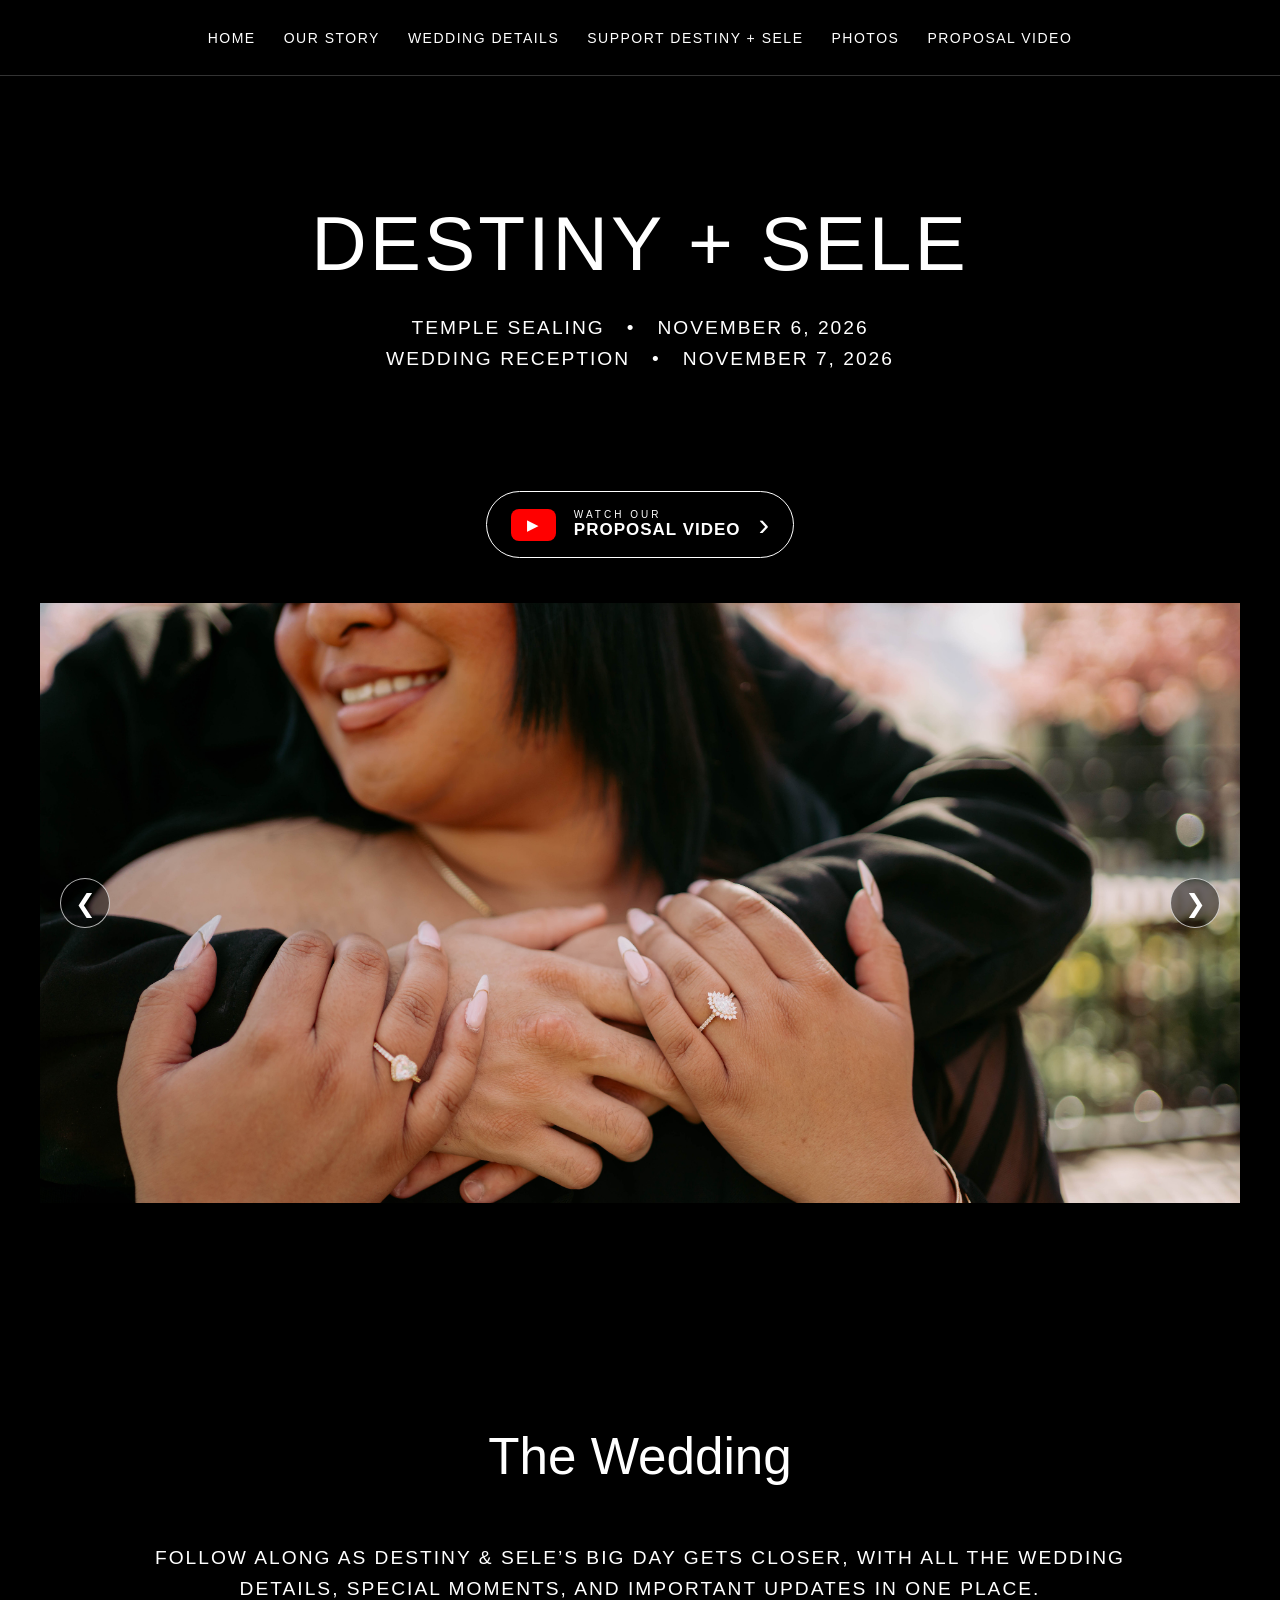
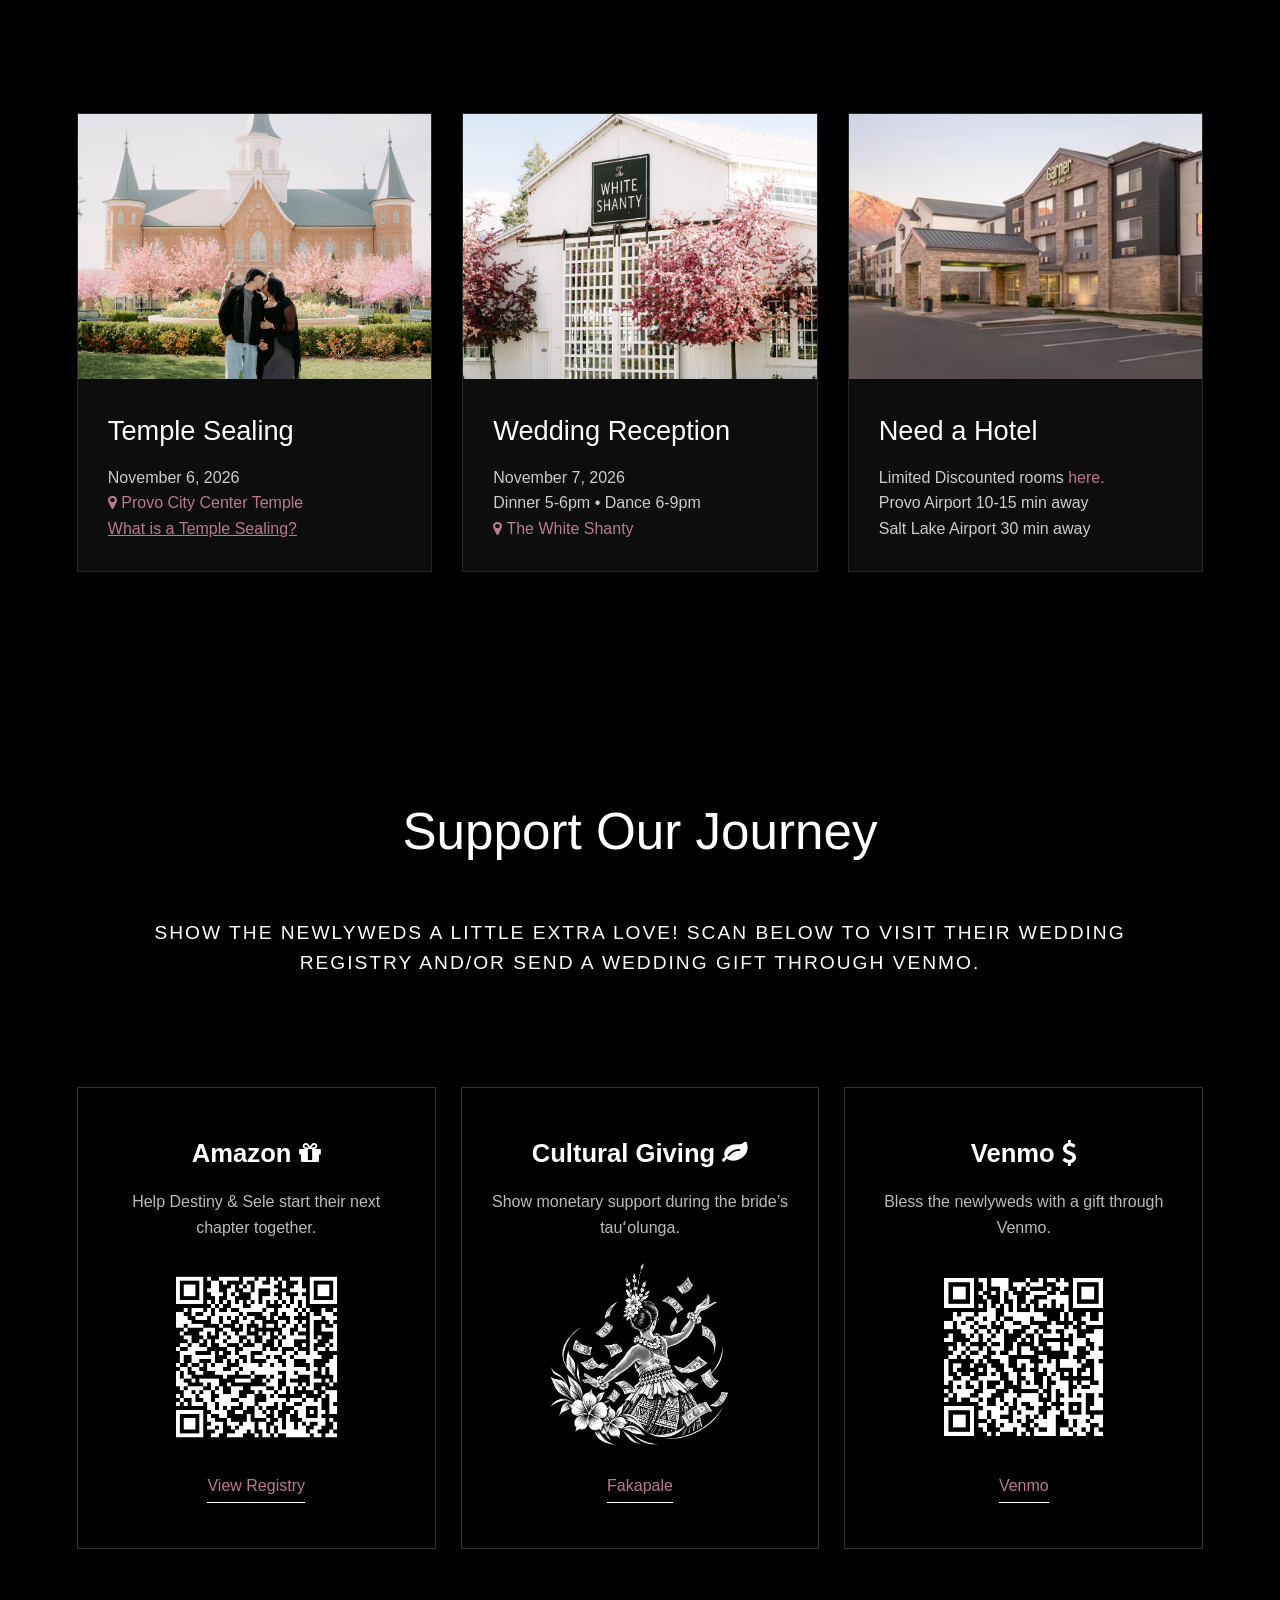
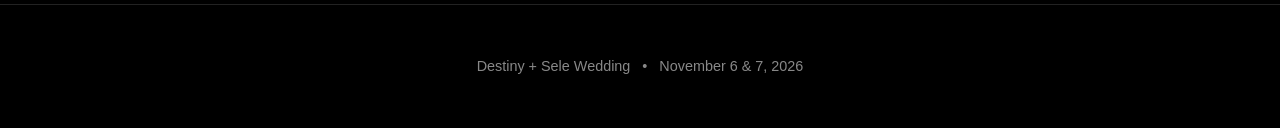
==== commit ea253ffd: "Website update" ====
--- a/index.html
+++ b/index.html
@@ -38,7 +38,7 @@
 
                 <li><a href="photos.html">Photos</a></li>
 
-                <li><a href="photos.html">Proposal</a></li>
+                <li><a href="#" onclick="openProposalVideo(); return false;">Proposal Video</a></li>
 
 
             </ul>
--- a/styles.css
+++ b/styles.css
@@ -1047,7 +1047,7 @@
 
     .proposal-video-btn {
         gap: 12px;
-        padding: 11px 18px;
+        padding: 5px 18px;
     }
 
     .proposal-text strong {
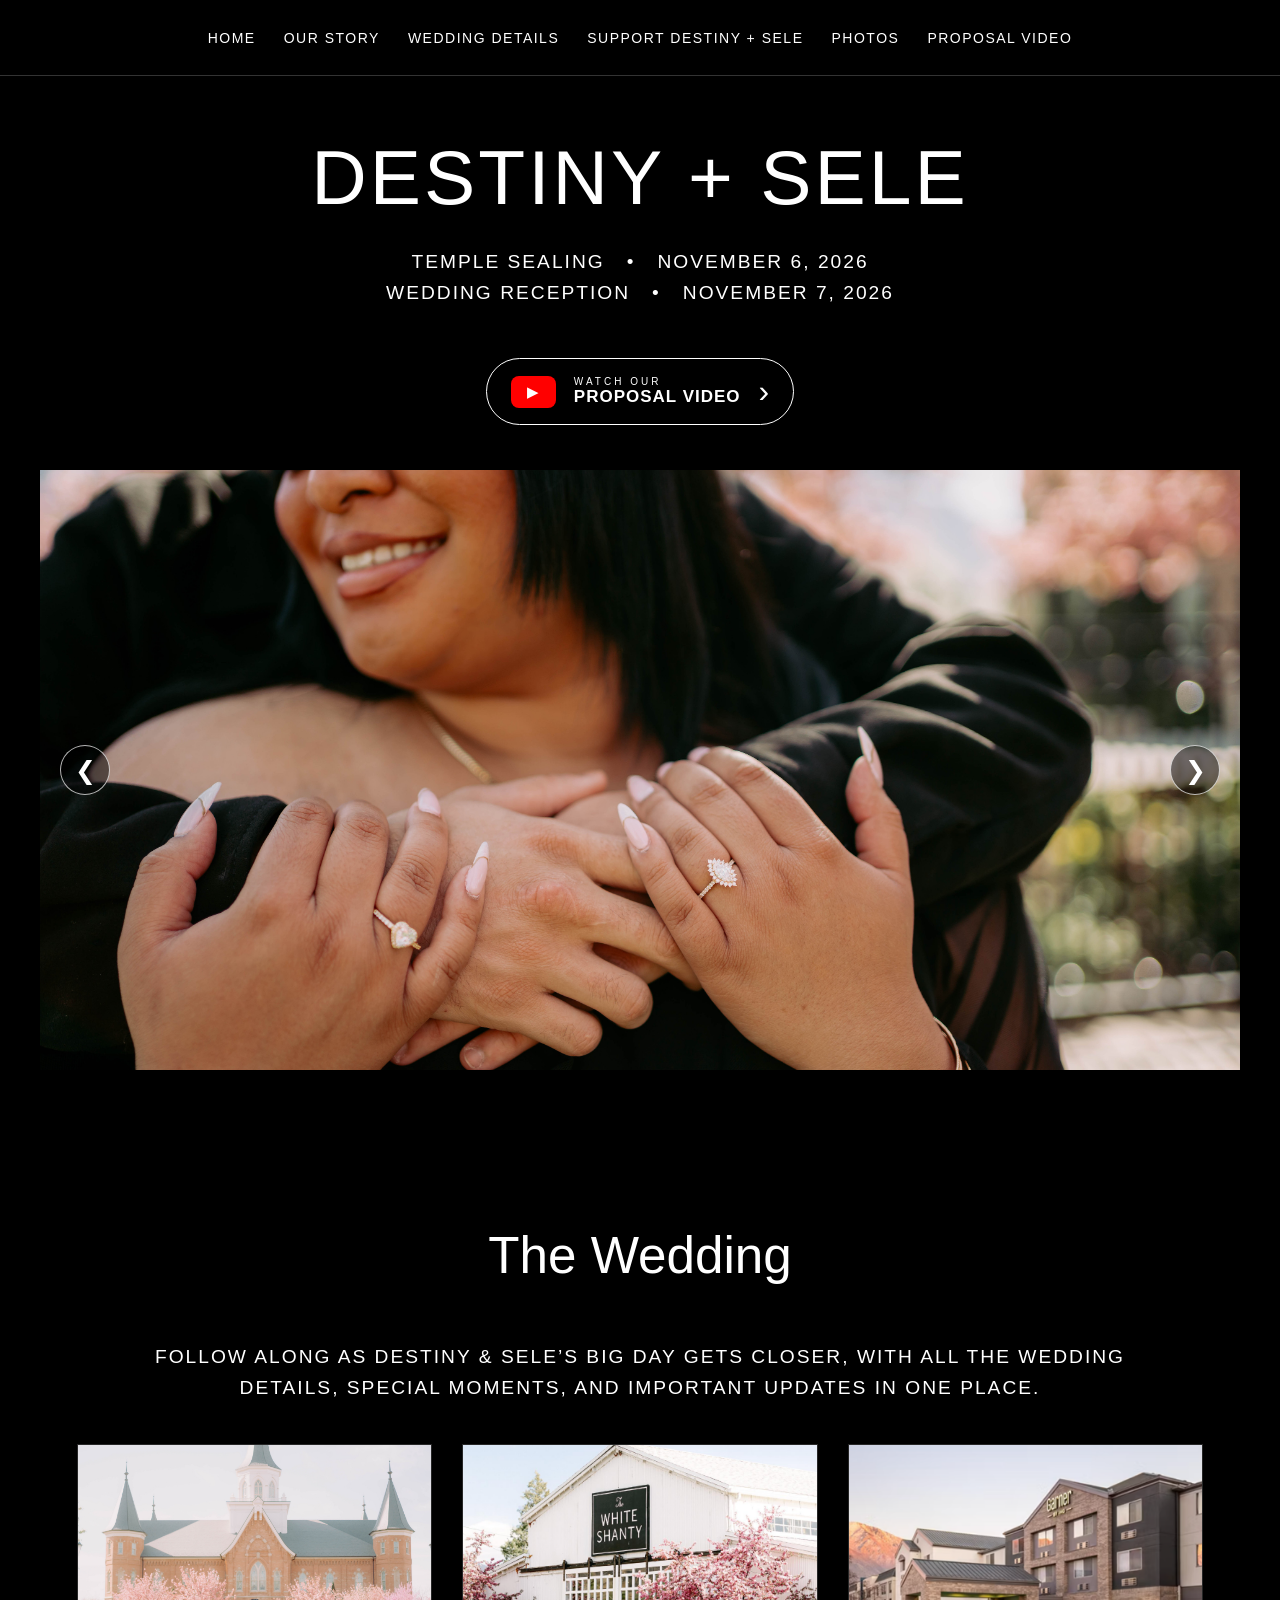
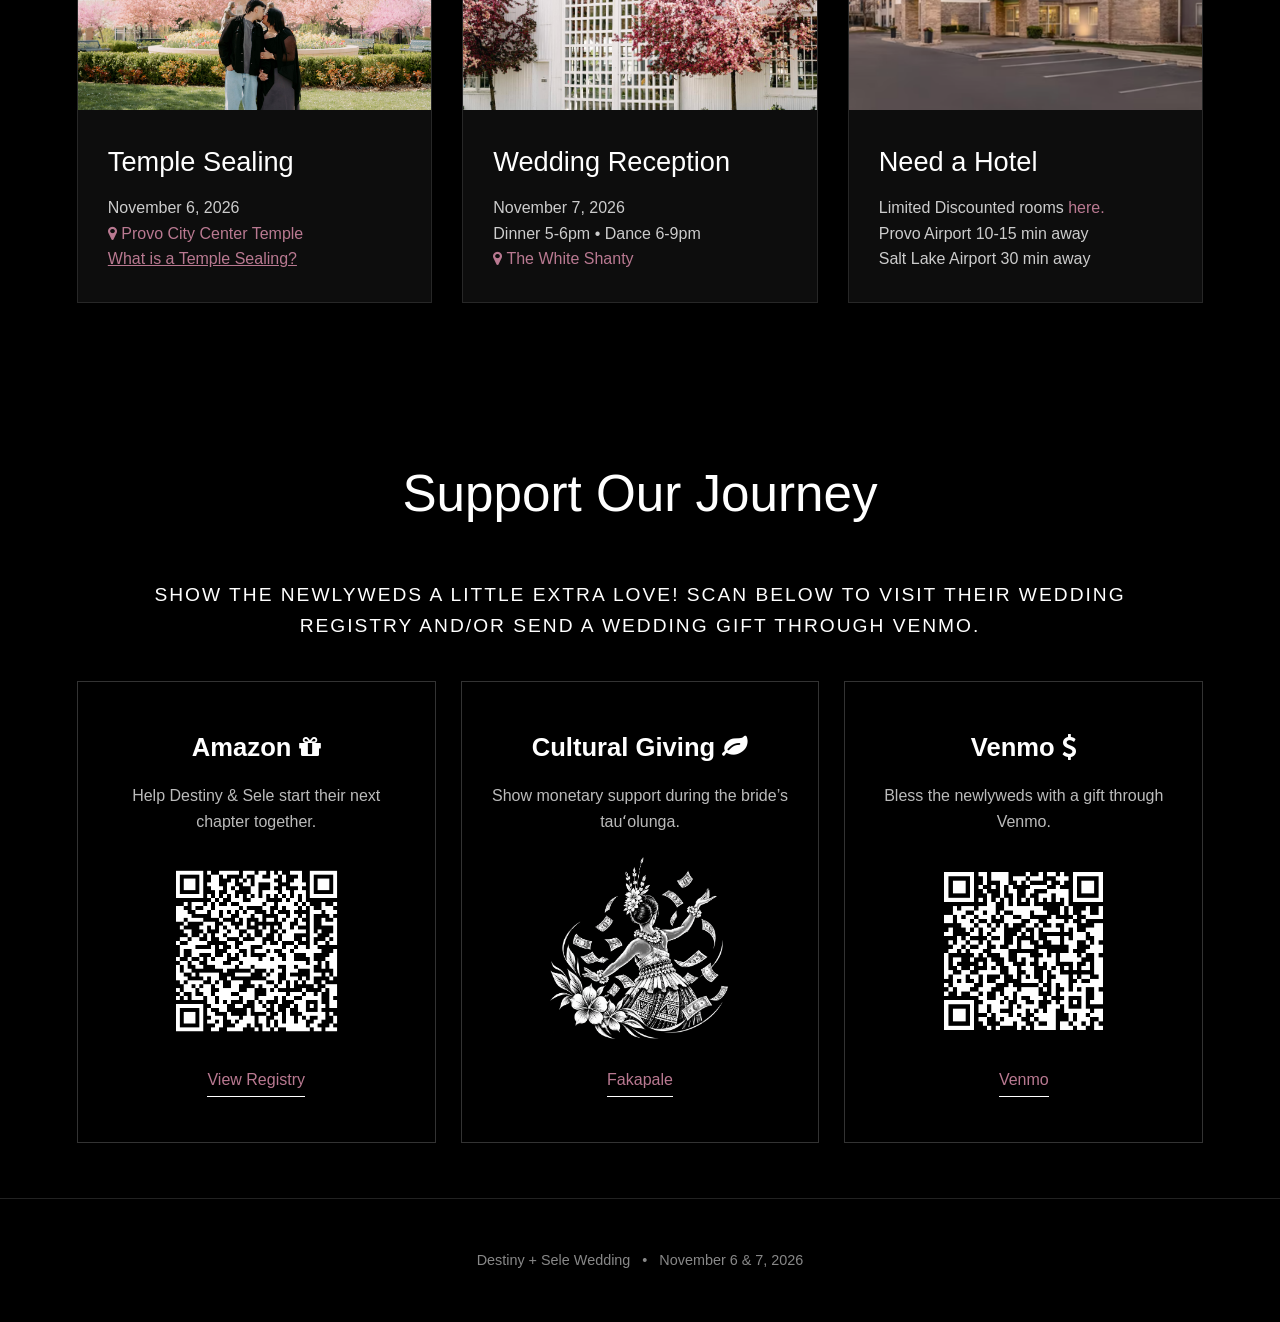
==== commit ca6b8d5c: "Website update" ====
--- a/index.html
+++ b/index.html
@@ -12,40 +12,20 @@
     <link rel="stylesheet" href="styles.css">
     <link rel="stylesheet" href="https://cdnjs.cloudflare.com/ajax/libs/font-awesome/4.7.0/css/font-awesome.min.css">
 
+        <!--FAVICON-->
+    <link rel="icon" type="image/png" href="images/favicon.png">
+    <link
+    rel="apple-touch-icon"
+    href="images/apple-touch-icon.png"
+>
+
 </head>
 
 
 <body>
 
-
-    <!-- =========================
-         NAVIGATION
-    ========================== -->
-
-    <nav class="navbar">
-
-        <div class="nav-container">
-
-            <ul class="nav-links">
-
-                <li><a href="#home">Home</a></li>
-
-                <li><a href="story.html">Our Story</a></li>
-
-                <li><a href="#wedding">Wedding Details</a></li>
-
-                <li><a href="#registry">Support Destiny + Sele</a></li>
-
-                <li><a href="photos.html">Photos</a></li>
-
-                <li><a href="#" onclick="openProposalVideo(); return false;">Proposal Video</a></li>
-
-
-            </ul>
-
-        </div>
-
-    </nav>
+    <!-- SHARED NAVIGATION -->
+    <div id="site-header"></div>
 
 
 
@@ -377,7 +357,7 @@
                 <img src="images/cultural.png" class="qr" alt="Fakapale">
                 </p>
         
-                <a href="https://www.polynesia.com/blog/celebrating-fakapale-style" target="_blank">Fakapale</a>
+                <a href="fakapale.html" target="_blank">Fakapale</a>
             </div>
 
             <!-- VENMO -->
@@ -405,15 +385,7 @@
          FOOTER
     ========================== -->
 
-    <footer>
-
-        <p>
-            Destiny + Sele Wedding
-            &nbsp; • &nbsp;
-            November 6 & 7, 2026
-        </p>
-
-    </footer>
+    <div id="site-footer"></div>
 
 
 
@@ -421,6 +393,7 @@
          JAVASCRIPT
     ========================== -->
 
+    <script src="includes.js"></script>
     <script src="script.js"></script>
 
 
--- a/styles.css
+++ b/styles.css
@@ -119,7 +119,7 @@
 ========================== */
 
 .hero {
-    min-height: 45vh;
+    /*min-height: 45vh;*/
 
     display: flex;
     justify-content: center;
@@ -586,7 +586,7 @@
 .story-page {
     max-width: 1200px;
     margin: 0 auto;
-    padding: 80px 30px;
+    padding: 20px 30px;
 }
 
 .story-intro {
@@ -951,17 +951,18 @@
 
 .video-modal {
     position: fixed;
-
     inset: 0;
 
-    background: rgba(0,0,0,0.92);
+    width: 100%;
+    height: 100%;
+
+    background: rgba(0, 0, 0, 0.92);
 
     display: none;
-
     align-items: center;
     justify-content: center;
 
-    z-index: 9999;
+    z-index: 99999;
 
     padding: 25px;
 }
@@ -971,40 +972,55 @@
 }
 
 .video-modal-content {
+    position: relative;
     width: 100%;
     max-width: 900px;
 
-    position: relative;
-
     animation: videoPop 0.35s ease;
 }
 
 @keyframes videoPop {
-
     from {
         opacity: 0;
-        transform: scale(0.92);
+        transform: scale(0.9);
     }
 
     to {
         opacity: 1;
         transform: scale(1);
     }
-
+}
+
+.video-wrapper {
+    position: relative;
+    width: 100%;
+    padding-bottom: 56.25%;
+    height: 0;
+
+    background: #000;
+    overflow: hidden;
+}
+
+.video-wrapper iframe {
+    position: absolute;
+    inset: 0;
+
+    width: 100%;
+    height: 100%;
+
+    border: 0;
 }
 
 .video-close {
     position: absolute;
-
-    right: -5px;
-    top: -45px;
-
-    background: none;
-    border: none;
-
-    color: #fff;
-
-    font-size: 40px;
+    top: -50px;
+    right: 0;
+
+    background: transparent;
+    border: 0;
+
+    color: white;
+    font-size: 42px;
 
     cursor: pointer;
 }
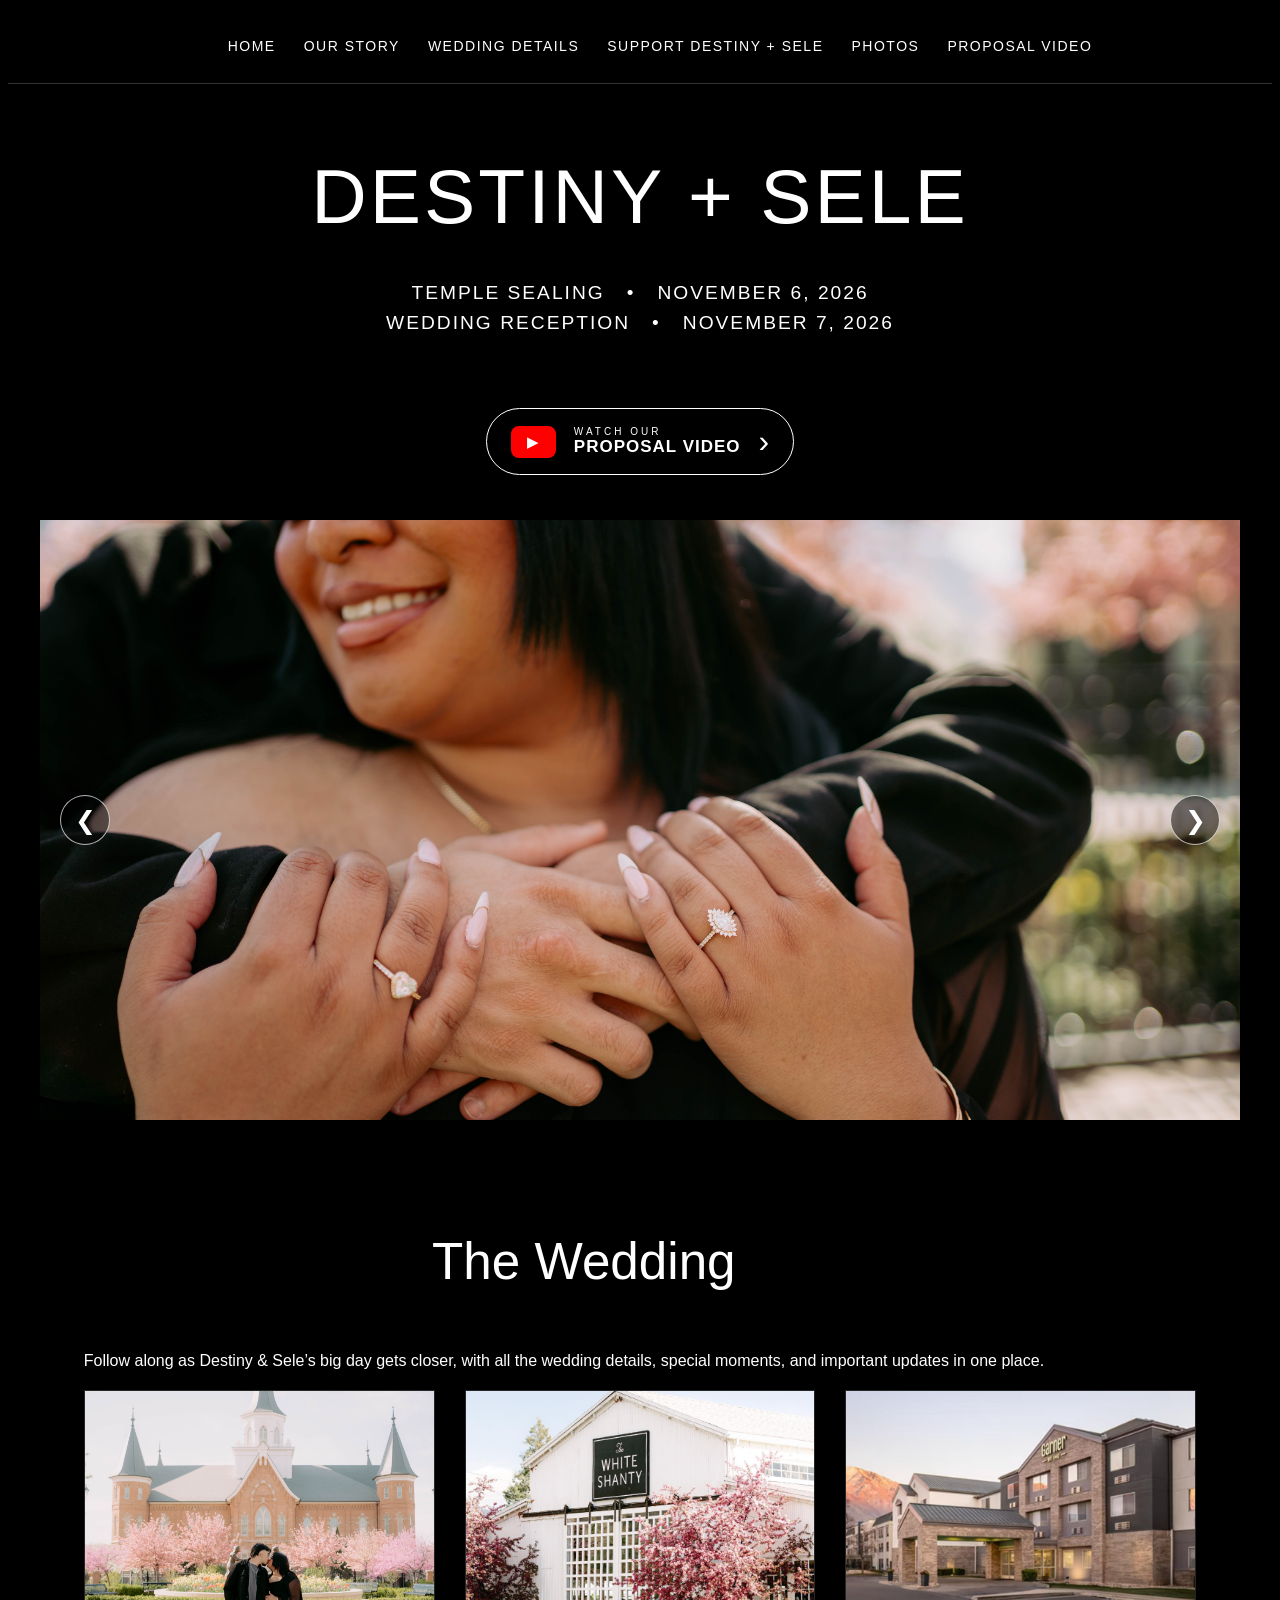
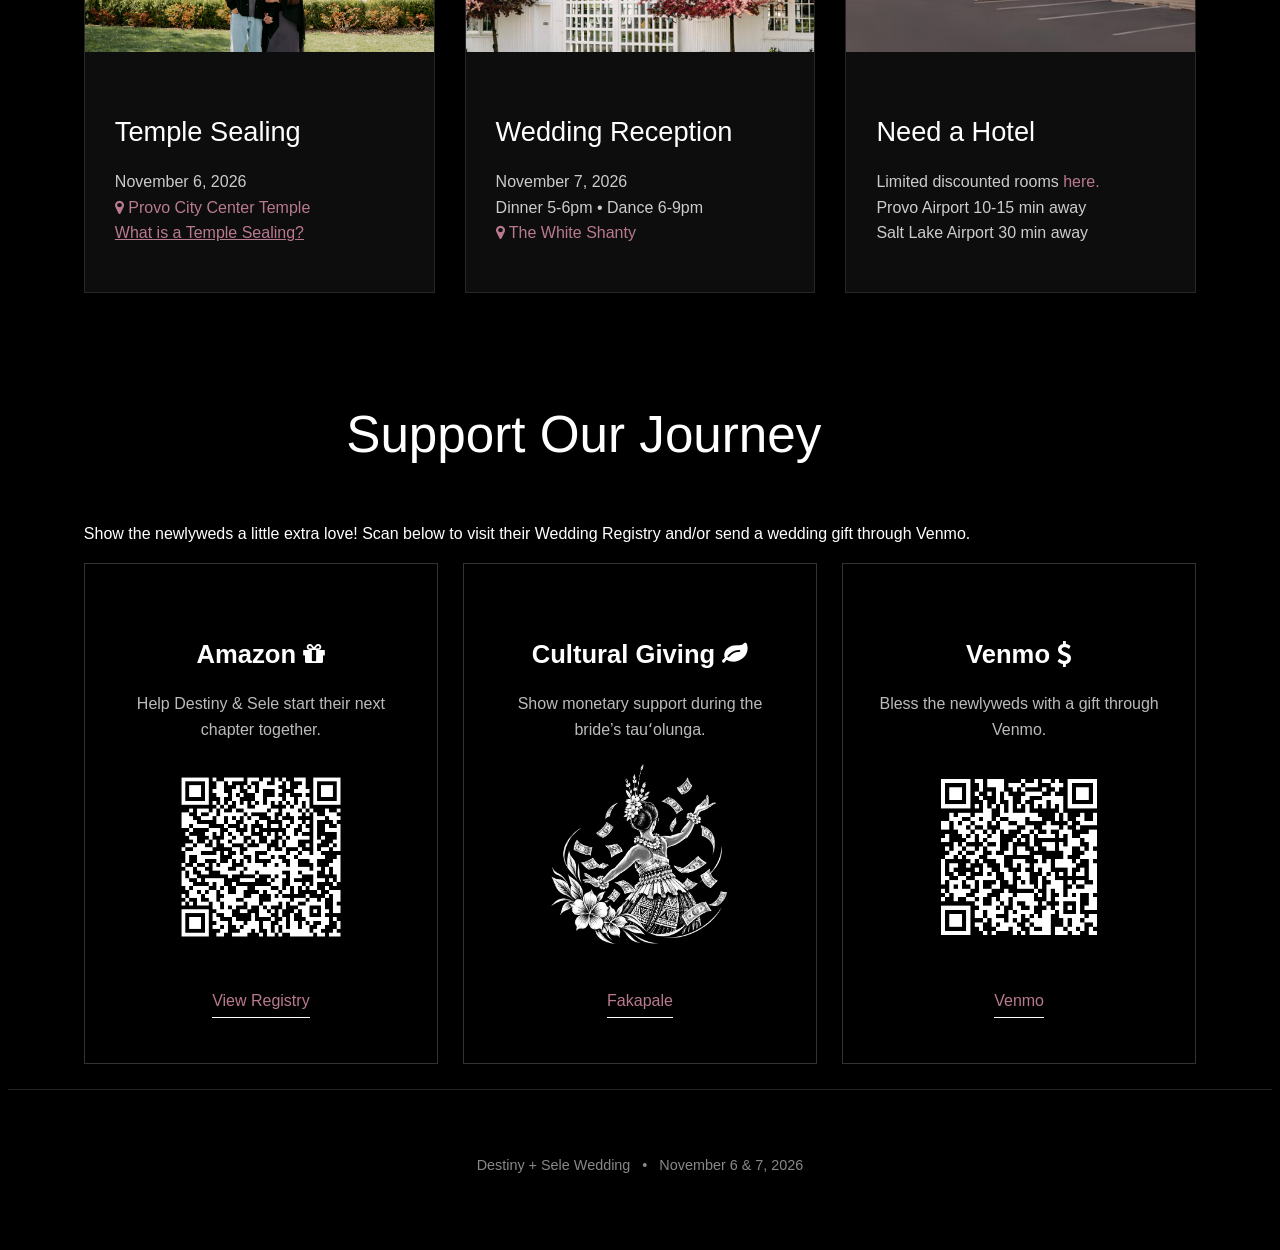
==== commit a2262fcf: "Website update" ====
--- a/index.html
+++ b/index.html
@@ -2,29 +2,45 @@
 <html lang="en">
 
 <head>
+
     <meta charset="UTF-8">
 
     <meta name="viewport" content="width=device-width, initial-scale=1.0">
 
     <title>Destiny + Sele | Wedding</title>
+
 
     <!-- CSS -->
     <link rel="stylesheet" href="styles.css">
-    <link rel="stylesheet" href="https://cdnjs.cloudflare.com/ajax/libs/font-awesome/4.7.0/css/font-awesome.min.css">
-
-        <!--FAVICON-->
-    <link rel="icon" type="image/png" href="images/favicon.png">
+
     <link
-    rel="apple-touch-icon"
-    href="images/apple-touch-icon.png"
->
+        rel="stylesheet"
+        href="https://cdnjs.cloudflare.com/ajax/libs/font-awesome/4.7.0/css/font-awesome.min.css"
+    >
+
+
+    <!-- FAVICON -->
+    <link
+        rel="icon"
+        type="image/png"
+        href="images/favicon.png"
+    >
+
+    <link
+        rel="apple-touch-icon"
+        href="images/apple-touch-icon.png"
+    >
 
 </head>
 
 
 <body>
 
-    <!-- SHARED NAVIGATION -->
+
+    <!-- =========================
+         SHARED NAVIGATION
+    ========================== -->
+
     <div id="site-header"></div>
 
 
@@ -40,8 +56,9 @@
             <h1>DESTINY + SELE</h1>
 
             <p>
-                Temple Sealing  &nbsp; • &nbsp; November 6, 2026<br/>
-                Wedding Reception  &nbsp; • &nbsp; November 7, 2026<br/>
+                Temple Sealing &nbsp; • &nbsp; November 6, 2026
+                <br>
+                Wedding Reception &nbsp; • &nbsp; November 7, 2026
             </p>
 
         </div>
@@ -49,46 +66,80 @@
     </header>
 
 
-  <!-- =========================
+
+    <!-- =========================
          PROPOSAL VIDEO
     ========================== -->
 
-<div class="proposal-video-container">
-
-    <button class="proposal-video-btn" onclick="openProposalVideo()">
-    <span class="youtube-icon">▶</span>
-
-    <span class="proposal-text">
-        <small>WATCH OUR</small>
-        <strong>PROPOSAL VIDEO</strong>
-    </span>
-
-    <span class="proposal-arrow">›</span>
-</button>
-</div>
-
-<!-- Video Modal -->
-<div class="video-modal" id="proposalModal">
-
-    <div class="video-modal-content">
-
-        <button class="video-close" onclick="closeProposalVideo()">
-            &times;
+    <div class="proposal-video-container">
+
+        <button
+            class="proposal-video-btn"
+            onclick="openProposalVideo()"
+        >
+
+            <span class="youtube-icon">
+                ▶
+            </span>
+
+            <span class="proposal-text">
+
+                <small>
+                    WATCH OUR
+                </small>
+
+                <strong>
+                    PROPOSAL VIDEO
+                </strong>
+
+            </span>
+
+            <span class="proposal-arrow">
+                ›
+            </span>
+
         </button>
 
-        <div class="video-wrapper">
-            <iframe
-                id="proposalVideo"
-                src=""
-                title="Destiny and Tasele Proposal Video"
-                allow="autoplay; encrypted-media; picture-in-picture"
-                allowfullscreen>
-</iframe>
+    </div>
+
+
+
+    <!-- =========================
+         PROPOSAL VIDEO MODAL
+    ========================== -->
+
+    <div
+        class="video-modal"
+        id="proposalModal"
+    >
+
+        <div class="video-modal-content">
+
+            <button
+                class="video-close"
+                onclick="closeProposalVideo()"
+            >
+                &times;
+            </button>
+
+
+            <div class="video-wrapper">
+
+                <iframe
+                    id="proposalVideo"
+                    src=""
+                    title="Destiny and Tasele Proposal Video"
+                    allow="autoplay; encrypted-media; picture-in-picture"
+                    allowfullscreen
+                >
+                </iframe>
+
+            </div>
+
         </div>
 
     </div>
 
-</div>
 
 
     <!-- =========================
@@ -96,8 +147,6 @@
     ========================== -->
 
     <section class="carousel-section">
-
-      
 
         <div class="carousel">
 
@@ -149,6 +198,7 @@
 
             </div>
 
+
             <!-- Slide 5 -->
 
             <div class="carousel-slide">
@@ -159,6 +209,7 @@
                 >
 
             </div>
+
 
             <!-- Slide 6 -->
 
@@ -180,9 +231,7 @@
                 onclick="changeSlide(-1)"
                 aria-label="Previous photo"
             >
-
                 &#10094;
-
             </button>
 
 
@@ -194,9 +243,7 @@
                 onclick="changeSlide(1)"
                 aria-label="Next photo"
             >
-
                 &#10095;
-
             </button>
 
 
@@ -210,22 +257,33 @@
          WEDDING DETAILS
     ========================== -->
 
-<section>
-<header class="hero" id="wedding">
+    <section id="wedding">
+
+
+        <!-- Wedding Section Heading -->
 
         <div class="hero-content">
+
             <h3 class="section-title">
-            The Wedding</h3>
-        </h2>
-        <p>Follow along as Destiny & Sele’s big day gets closer, with all the wedding details, special moments, and important updates in one place.</p>
-       </div>
-</header>
+                The Wedding
+            </h3>
+
+            <p>
+                Follow along as Destiny &amp; Sele’s big day gets closer,
+                with all the wedding details, special moments, and
+                important updates in one place.
+            </p>
+
+        </div>
+
 
 
         <div class="content-grid">
 
 
-            <!-- TEMPLE -->
+            <!-- =========================
+                 TEMPLE
+            ========================== -->
 
             <article class="grid-card">
 
@@ -233,7 +291,7 @@
 
                     <img
                         src="images/temple.jpg"
-                        alt="Our Story"
+                        alt="Provo City Center Temple"
                     >
 
                 </div>
@@ -241,13 +299,36 @@
 
                 <div class="grid-card-content">
 
-                    <h3>Temple Sealing</h3>
+                    <h3>
+                        Temple Sealing
+                    </h3>
 
                     <p>
-                         November 6, 2026<br>
-                         <a href="https://maps.app.goo.gl/6NR43tD9aF5z9nf99" target="_blank"><i class="fa fa-map-marker" aria-hidden="true"> </i> Provo City Center Temple</a><br>
-                        <a href="temple.html"><u>What is a Temple Sealing?</u></a>
-                         
+
+                        November 6, 2026
+
+                        <br>
+
+                        <a
+                            href="https://maps.app.goo.gl/6NR43tD9aF5z9nf99"
+                            target="_blank"
+                        >
+
+                            <i
+                                class="fa fa-map-marker"
+                                aria-hidden="true"
+                            ></i>
+
+                            Provo City Center Temple
+
+                        </a>
+
+                        <br>
+
+                        <a href="temple.html">
+                            <u>What is a Temple Sealing?</u>
+                        </a>
+
                     </p>
 
                 </div>
@@ -256,29 +337,62 @@
 
 
 
-            <!-- VENUE -->
-
-            <article class="grid-card" id="venue">
+            <!-- =========================
+                 VENUE
+            ========================== -->
+
+            <article
+                class="grid-card"
+                id="venue"
+            >
 
                 <div class="grid-card-image">
 
-                    <a href="https://maps.app.goo.gl/j8sGYw94qzNexvVJ9" target="_blank"><img
-                        src="images/shanty.png"
-                        alt="Wedding Venue"
-                    ></a>
+                    <a
+                        href="https://maps.app.goo.gl/j8sGYw94qzNexvVJ9"
+                        target="_blank"
+                    >
+
+                        <img
+                            src="images/shanty.png"
+                            alt="The White Shanty Wedding Venue"
+                        >
+
+                    </a>
 
                 </div>
 
 
                 <div class="grid-card-content">
 
-                    <h3>Wedding Reception</h3>
+                    <h3>
+                        Wedding Reception
+                    </h3>
 
                     <p>
-                         November 7, 2026<br>
-                         Dinner 5-6pm • Dance 6-9pm<br>
-                         <a href="https://maps.app.goo.gl/j8sGYw94qzNexvVJ9" target="_blank"><i class="fa fa-map-marker" aria-hidden="true"></i> The White Shanty </a><br>
-                          
+
+                        November 7, 2026
+
+                        <br>
+
+                        Dinner 5-6pm • Dance 6-9pm
+
+                        <br>
+
+                        <a
+                            href="https://maps.app.goo.gl/j8sGYw94qzNexvVJ9"
+                            target="_blank"
+                        >
+
+                            <i
+                                class="fa fa-map-marker"
+                                aria-hidden="true"
+                            ></i>
+
+                            The White Shanty
+
+                        </a>
+
                     </p>
 
                 </div>
@@ -287,26 +401,57 @@
 
 
 
-            <!-- TRAVEL -->
-
-            <article class="grid-card" id="travel">
+            <!-- =========================
+                 TRAVEL
+            ========================== -->
+
+            <article
+                class="grid-card"
+                id="travel"
+            >
 
                 <div class="grid-card-image">
 
-                    <a href="https://www.ihg.com/garner-hotels/hotels/us/en/find-hotels/select-roomrate?fromRedirect=true&qSrt=sBR&qSlH=PVUPV&qRms=1&qAdlt=1&qCiD=6&qCiMy=102026&qCoD=8&qCoMy=102026&qGrpCd=PQD&setPMCookies=true&qSHBrC=RN&qDest=1515%20South%20University%20Avenue,%20Provo,%20UT,%20US&showApp=true&adjustMonth=false&srb_u=1&qRmFltr=" target="_blank"><img
-                        src="images/hotel.png" alt="Travel Information"></a>
+                    <a
+                        href="https://www.ihg.com/garner-hotels/hotels/us/en/find-hotels/select-roomrate?fromRedirect=true&qSrt=sBR&qSlH=PVUPV&qRms=1&qAdlt=1&qCiD=6&qCiMy=102026&qCoD=8&qCoMy=102026&qGrpCd=PQD&setPMCookies=true&qSHBrC=RN&qDest=1515%20South%20University%20Avenue,%20Provo,%20UT,%20US&showApp=true&adjustMonth=false&srb_u=1&qRmFltr="
+                        target="_blank"
+                    >
+
+                        <img
+                            src="images/hotel.png"
+                            alt="Travel Information"
+                        >
+
+                    </a>
 
                 </div>
 
 
                 <div class="grid-card-content">
 
-                    <h3>Need a Hotel</h3>
+                    <h3>
+                        Need a Hotel
+                    </h3>
 
                     <p>
-                        Limited Discounted rooms <a href="  https://www.ihg.com/garner-hotels/hotels/us/en/find-hotels/select-roomrate?fromRedirect=true&qSrt=sBR&qSlH=PVUPV&qRms=1&qAdlt=1&qCiD=6&qCiMy=102026&qCoD=8&qCoMy=102026&qGrpCd=PQD&setPMCookies=true&qSHBrC=RN&qDest=1515%20South%20University%20Avenue,%20Provo,%20UT,%20US&showApp=true&adjustMonth=false&srb_u=1&qRmFltr=" target="_blank">here.</a><br>
-                        Provo Airport 10-15 min away<br>
+
+                        Limited discounted rooms
+
+                        <a
+                            href="https://www.ihg.com/garner-hotels/hotels/us/en/find-hotels/select-roomrate?fromRedirect=true&qSrt=sBR&qSlH=PVUPV&qRms=1&qAdlt=1&qCiD=6&qCiMy=102026&qCoD=8&qCoMy=102026&qGrpCd=PQD&setPMCookies=true&qSHBrC=RN&qDest=1515%20South%20University%20Avenue,%20Provo,%20UT,%20US&showApp=true&adjustMonth=false&srb_u=1&qRmFltr="
+                            target="_blank"
+                        >
+                            here.
+                        </a>
+
+                        <br>
+
+                        Provo Airport 10-15 min away
+
+                        <br>
+
                         Salt Lake Airport 30 min away
+
                     </p>
 
                 </div>
@@ -318,59 +463,135 @@
 
     </section>
 
-<!-- =========================
-         SUPPORT GIFTS & GIVING
-    ========================== -->
-
-<section>
-<header class="hero" id="registry">
+
+
+    <!-- =========================
+         SUPPORT / GIFTS / GIVING
+    ========================== -->
+
+    <section id="registry">
+
+
+        <!-- Registry Section Heading -->
 
         <div class="hero-content">
+
             <h3 class="section-title">
-            Support Our Journey</h3>
-        <p>Show the newlyweds a little extra love! Scan below to visit their Wedding Registry and/or send a wedding gift through Venmo.</p>
-    </div>
-</header>
-
-    <div class="details-grid">
-
-            <!-- REGISTRY -->
+                Support Our Journey
+            </h3>
+
+            <p>
+                Show the newlyweds a little extra love!
+                Scan below to visit their Wedding Registry
+                and/or send a wedding gift through Venmo.
+            </p>
+
+        </div>
+
+
+
+        <div class="details-grid">
+
+
+            <!-- =========================
+                 AMAZON REGISTRY
+            ========================== -->
+
             <div class="detail-box">
 
-                <h3>Amazon <i class="fa fa-gift"></i></h3>
-                
+                <h3>
+                    Amazon
+                    <i class="fa fa-gift"></i>
+                </h3>
+
                 <p>
-                    Help Destiny & Sele start their next chapter together.
-                    <img src="images/destiny-sele-amazon-registry-qr.png" class="qr">
+
+                    Help Destiny &amp; Sele start their next
+                    chapter together.
+
+                    <img
+                        src="images/destiny-sele-amazon-registry-qr.png"
+                        class="qr"
+                        alt="Amazon Wedding Registry QR Code"
+                    >
+
                 </p>
 
-                <a href="https://www.amazon.com/wedding/guest-view/NH0D2BS3P5ZP" target="_blank">View Registry</a>
-            </div>
-
-        <!-- CELEBRATION -->
+                <a
+                    href="https://www.amazon.com/wedding/guest-view/NH0D2BS3P5ZP"
+                    target="_blank"
+                >
+                    View Registry
+                </a>
+
+            </div>
+
+
+
+            <!-- =========================
+                 CULTURAL GIVING
+            ========================== -->
+
             <div class="detail-box">
 
-                <h3>Cultural Giving <i class="fa fa-leaf"></i></h3>
+                <h3>
+                    Cultural Giving
+                    <i class="fa fa-leaf"></i>
+                </h3>
 
                 <p>
-                Show monetary support during the bride’s tauʻolunga.
-                <img src="images/cultural.png" class="qr" alt="Fakapale">
+
+                    Show monetary support during the bride’s tauʻolunga.
+
+                    <img
+                        src="images/cultural.png"
+                        class="qr"
+                        alt="Fakapale"
+                    >
+
                 </p>
-        
-                <a href="fakapale.html" target="_blank">Fakapale</a>
-            </div>
-
-            <!-- VENMO -->
+
+                <a
+                    href="fakapale.html"
+                    target="_blank"
+                >
+                    Fakapale
+                </a>
+
+            </div>
+
+
+
+            <!-- =========================
+                 VENMO
+            ========================== -->
+
             <div class="detail-box">
 
-                <h3>Venmo <i class="fa fa-dollar"></i></h3>
-
-                <p>      
+                <h3>
+                    Venmo
+                    <i class="fa fa-dollar"></i>
+                </h3>
+
+                <p>
+
                     Bless the newlyweds with a gift through Venmo.
-                    <img src="images/destiny-venmo-qr.png" class="qr">
+
+                    <img
+                        src="images/destiny-venmo-qr.png"
+                        class="qr"
+                        alt="Destiny Venmo QR Code"
+                    >
+
                 </p>
 
-                <a href="https://venmo.com/u/destinywolfgramm" target="_blank" rel="noopener noreferrer">Venmo</a>
+                <a
+                    href="https://venmo.com/u/destinywolfgramm"
+                    target="_blank"
+                    rel="noopener noreferrer"
+                >
+                    Venmo
+                </a>
 
             </div>
 
@@ -394,9 +615,10 @@
     ========================== -->
 
     <script src="includes.js"></script>
+
     <script src="script.js"></script>
 
 
 </body>
 
-</html>
+</html>
--- a/styles.css
+++ b/styles.css
@@ -1,3 +1,4 @@
+```css
 /* =========================
    GLOBAL
 ========================== */
@@ -8,37 +9,31 @@
     box-sizing: border-box;
 }
 
-
 html {
     scroll-behavior: smooth;
 }
-
 
 body {
     background-color: #000;
     color: #fff;
-
     font-family: Arial, Helvetica, sans-serif;
-
     line-height: 1.6;
 }
 
-
 img {
     width: 100%;
     display: block;
 }
-
 
 a {
     color: #B97991;
     text-decoration: none;
 }
 
-
 section {
-    padding: 55px 6%;
-}
+    padding: 25px 6%;
+}
+
 material-icons {
     font-size: 2px;
 }
@@ -50,85 +45,54 @@
 
 .navbar {
     width: 100%;
-
     background-color: #000;
-
     border-bottom: 1px solid #333;
-
     position: sticky;
     top: 0;
-
     z-index: 1000;
 }
-
 
 .nav-container {
     max-width: 1400px;
-
     margin: auto;
-
     min-height: 75px;
-
-    display: flex;
-
-    justify-content: center;
-    align-items: center;
-
-    padding: 0 25px;
-}
-
-
-.nav-links {
-    list-style: none;
-
-    display: flex;
-
-    flex-wrap: wrap;
-
-    justify-content: center;
-
-    gap: 28px;
-}
-
-
-.nav-links a {
-    color: #fff;
-
-    font-size: 14px;
-
-    text-transform: uppercase;
-
-    letter-spacing: 1.5px;
-
-    transition: opacity 0.3s ease;
-}
-
-
-.nav-links a:hover {
-    opacity: 0.6;
-}
-
-
-
-/* =========================
-   HEADER / HERO
-========================== */
-
-/* =========================
-   HEADER / HERO
-========================== */
-
-.hero {
-    /*min-height: 45vh;*/
-
     display: flex;
     justify-content: center;
     align-items: center;
-
+    padding: 0 25px;
+}
+
+.nav-links {
+    list-style: none;
+    display: flex;
+    flex-wrap: wrap;
+    justify-content: center;
+    gap: 28px;
+}
+
+.nav-links a {
+    color: #fff;
+    font-size: 14px;
+    text-transform: uppercase;
+    letter-spacing: 1.5px;
+    transition: opacity 0.3s ease;
+}
+
+.nav-links a:hover {
+    opacity: 0.6;
+}
+
+
+/* =========================
+   HEADER / HERO
+========================== */
+
+.hero {
+    display: flex;
+    justify-content: center;
+    align-items: center;
     text-align: center;
-
-    /* Less padding */
-    padding: 40px 20px;
+    padding: 0 20px 40px 20px;
 
     background:
         linear-gradient(
@@ -141,33 +105,22 @@
     background-position: center;
 }
 
-
 .hero-content {
     max-width: 1000px;
     width: 100%;
 }
 
-
 .hero h1 {
-    /* Smaller so Destiny + Sele stays on one line */
     font-size: clamp(2.2rem, 6vw, 5rem);
-
     font-weight: 300;
-
     letter-spacing: 3px;
-
     margin-bottom: 8px;
-
-    /* Prevent names from wrapping */
     white-space: nowrap;
 }
-
 
 .hero p {
     font-size: clamp(0.85rem, 1.5vw, 1.2rem);
-
     letter-spacing: 2px;
-
     text-transform: uppercase;
 }
 
@@ -180,126 +133,87 @@
 
 
 /* =========================
+   SECTION TITLES
+========================== */
+
+.section-title {
+    text-align: center;
+    font-size: clamp(2rem, 4vw, 3.5rem);
+    font-weight: 300;
+    margin-bottom: 45px;
+}
+
+
+/* =========================
    CAROUSEL
 ========================== */
 
 .carousel-section {
-    /* Much less space above carousel */
-    padding: 35px 0 50px;
-}
-
+    padding: 35px 0 25px;
+    padding-left: 0;
+    padding-right: 0;
+}
 
 .carousel-section .section-title {
     margin-bottom: 25px;
 }
 
-/* =========================
-   SECTION TITLES
-========================== */
-
-.section-title {
-    text-align: center;
-
-    font-size: clamp(2rem, 4vw, 3.5rem);
-
-    font-weight: 300;
-
-    margin-bottom: 45px;
-}
-
-
-
-/* =========================
-   CAROUSEL
-========================== */
-
-.carousel-section {
-    padding-left: 0;
-    padding-right: 0;
-}
-
-
 .carousel {
     max-width: 1200px;
-
     margin: auto;
-
     position: relative;
-
     overflow: hidden;
-
     aspect-ratio: 16 / 8;
 }
-
 
 .carousel-slide {
     display: none;
-
     width: 100%;
     height: 100%;
 }
-
 
 .carousel-slide.active {
     display: block;
 }
 
-
 .carousel-slide img {
     width: 100%;
     height: 100%;
-
     object-fit: cover;
 }
-
 
 
 /* CAROUSEL BUTTONS */
 
 .carousel-btn {
     position: absolute;
-
     top: 50%;
-
     transform: translateY(-50%);
-
     width: 50px;
     height: 50px;
-
     border: 1px solid rgba(255, 255, 255, 0.7);
-
     border-radius: 50%;
-
     background-color: rgba(0, 0, 0, 0.5);
-
     color: #fff;
-
     font-size: 25px;
-
     cursor: pointer;
-
     transition: 0.3s;
 }
-
 
 .carousel-btn:hover {
     background-color: #fff;
-
     color: #000;
 }
-
 
 .carousel-btn.prev {
     left: 20px;
 }
 
-
 .carousel-btn.next {
     right: 20px;
 }
 
 
-
 /* =========================
    GRID #1
    CONTENT CARDS
@@ -307,68 +221,48 @@
 
 .content-grid {
     max-width: 1300px;
-
     margin: auto;
-
     display: grid;
-
     grid-template-columns: repeat(3, 1fr);
-
     gap: 30px;
 }
-
 
 .grid-card {
     background-color: #0d0d0d;
-
     border: 1px solid #272727;
-
     overflow: hidden;
 }
-
 
 .grid-card-image {
     aspect-ratio: 4 / 3;
-
     overflow: hidden;
 }
 
-
 .grid-card-image img {
     width: 100%;
     height: 100%;
-
     object-fit: cover;
-
     transition: transform 0.5s ease;
 }
-
 
 .grid-card:hover img {
     transform: scale(1.05);
 }
 
-
 .grid-card-content {
     padding: 30px;
 }
 
-
 .grid-card h3 {
     font-size: 1.7rem;
-
     font-weight: 400;
-
     margin-bottom: 12px;
 }
-
 
 .grid-card p {
     color: #ccc;
-
     font-size: 1rem;
 }
-
 
 
 /* =========================
@@ -378,40 +272,29 @@
 
 .photo-grid {
     max-width: 1300px;
-
     margin: auto;
-
     display: grid;
-
     grid-template-columns: repeat(3, 1fr);
-
     gap: 15px;
 }
-
 
 .photo-grid-item {
     aspect-ratio: 1 / 1;
-
     overflow: hidden;
 }
 
-
 .photo-grid-item img {
     width: 100%;
     height: 100%;
-
     object-fit: cover;
-
     transition: transform 0.5s ease;
 }
-
 
 .photo-grid-item:hover img {
     transform: scale(1.06);
 }
 
 
-
 /* =========================
    GRID #3
    WEDDING DETAILS
@@ -419,50 +302,34 @@
 
 .details-grid {
     max-width: 1200px;
-
     margin: auto;
-
     display: grid;
-
     grid-template-columns: repeat(3, 1fr);
-
     gap: 25px;
 }
-
 
 .detail-box {
     border: 1px solid #333;
-
     padding: 45px 30px;
-
     text-align: center;
 }
-
 
 .detail-box h3 {
     font-size: 1.6rem;
-
     margin-bottom: 15px;
 }
-
 
 .detail-box p {
     color: #bbb;
 }
 
-
 .detail-box a {
     display: inline-block;
-
     margin-top: 20px;
-
     border-bottom: 1px solid #fff;
-
     padding-bottom: 3px;
-
     transition: opacity 0.3s ease;
 }
-
 
 .detail-box a:hover {
     opacity: 0.6;
@@ -471,7 +338,7 @@
 
 /* =========================
    PHOTO ALBUMS
-========================= */
+========================== */
 
 .photo-albums {
     max-width: 1200px;
@@ -579,9 +446,10 @@
     font-size: 0.75rem;
 }
 
+
 /* =========================
    OUR STORY
-========================= */
+========================== */
 
 .story-page {
     max-width: 1200px;
@@ -617,7 +485,7 @@
 
 /* =========================
    PROFILE CARDS
-========================= */
+========================== */
 
 .profile-grid {
     display: grid;
@@ -669,7 +537,7 @@
 
 /* =========================
    Q&A
-========================= */
+========================== */
 
 .couple-qa {
     max-width: 1000px;
@@ -734,8 +602,237 @@
 
 
 /* =========================
-   MOBILE
-========================= */
+   STORY PAGE Q&A
+========================== */
+
+.couple-qa {
+    display: grid;
+    grid-template-columns: repeat(2, minmax(0, 1fr));
+    gap: clamp(30px, 6vw, 80px);
+    width: 100%;
+    max-width: 1100px;
+    margin: 0 auto;
+    padding: 20px;
+    box-sizing: border-box;
+}
+
+.qa-column {
+    min-width: 0;
+}
+
+.qa-column h3 {
+    text-align: center;
+    margin-bottom: 30px;
+}
+
+.qa-item {
+    margin-bottom: 28px;
+}
+
+.qa-item h4 {
+    margin: 0 0 8px;
+    line-height: 1.4;
+}
+
+.qa-item p {
+    margin: 0;
+    line-height: 1.7;
+    overflow-wrap: break-word;
+}
+
+
+/* =========================
+   PROPOSAL VIDEO BUTTON
+========================== */
+
+.proposal-video-btn {
+    display: flex;
+    align-items: center;
+    gap: 18px;
+    background: #000;
+    color: #fff;
+    border: 1px solid #fff;
+    border-radius: 50px;
+    padding: 14px 24px;
+    cursor: pointer;
+
+    transition:
+        transform 0.3s ease,
+        box-shadow 0.3s ease,
+        background 0.3s ease;
+}
+
+.proposal-video-btn:hover {
+    transform: translateY(-3px) scale(1.03);
+    box-shadow: 0 8px 25px rgba(255,255,255,0.15);
+    background: #111;
+}
+
+.youtube-icon {
+    width: 45px;
+    height: 32px;
+    display: flex;
+    align-items: center;
+    justify-content: center;
+    background: #ff0000;
+    border-radius: 8px;
+    font-size: 15px;
+}
+
+.proposal-text {
+    display: flex;
+    flex-direction: column;
+    text-align: left;
+}
+
+.proposal-text small {
+    font-size: 10px;
+    letter-spacing: 3px;
+}
+
+.proposal-text strong {
+    font-size: 17px;
+    letter-spacing: 1px;
+}
+
+.proposal-arrow {
+    font-size: 32px;
+    transition: transform 0.3s ease;
+}
+
+.proposal-video-btn:hover .proposal-arrow {
+    transform: translateX(5px);
+}
+
+
+/* =========================
+   VIDEO POPUP
+========================== */
+
+.video-modal {
+    position: fixed;
+    inset: 0;
+    width: 100%;
+    height: 100%;
+    background: rgba(0, 0, 0, 0.92);
+    display: none;
+    align-items: center;
+    justify-content: center;
+    z-index: 99999;
+    padding: 25px;
+}
+
+.video-modal.active {
+    display: flex;
+}
+
+.video-modal-content {
+    position: relative;
+    width: 100%;
+    max-width: 900px;
+    animation: videoPop 0.35s ease;
+}
+
+@keyframes videoPop {
+    from {
+        opacity: 0;
+        transform: scale(0.9);
+    }
+
+    to {
+        opacity: 1;
+        transform: scale(1);
+    }
+}
+
+.video-wrapper {
+    position: relative;
+    width: 100%;
+    padding-bottom: 56.25%;
+    height: 0;
+    overflow: hidden;
+    background: #000;
+}
+
+.video-wrapper iframe {
+    position: absolute;
+    inset: 0;
+    width: 100%;
+    height: 100%;
+    border: 0;
+}
+
+.video-close {
+    position: absolute;
+    top: -50px;
+    right: 0;
+    background: transparent;
+    border: 0;
+    color: white;
+    font-size: 42px;
+    cursor: pointer;
+}
+
+.proposal-video-container {
+    width: 100%;
+    display: flex;
+    justify-content: center;
+    align-items: center;
+    margin: 10px auto;
+}
+
+
+/* =========================
+   FOOTER
+========================== */
+
+footer {
+    text-align: center;
+    padding: 50px 20px;
+    border-top: 1px solid #222;
+    color: #888;
+    font-size: 0.9rem;
+}
+
+
+/* =========================
+   TABLET
+   900px AND SMALLER
+========================== */
+
+@media (max-width: 900px) {
+
+    section {
+        padding: 10px 5%;
+    }
+
+    .content-grid,
+    .details-grid {
+        grid-template-columns: repeat(2, 1fr);
+    }
+
+    .photo-grid {
+        grid-template-columns: repeat(2, 1fr);
+    }
+
+    .nav-links {
+        gap: 15px;
+    }
+
+    .nav-links a {
+        font-size: 12px;
+    }
+
+    .carousel {
+        aspect-ratio: 4 / 3;
+    }
+}
+
+
+/* =========================
+   STORY / PROFILE MOBILE
+   800px AND SMALLER
+========================== */
 
 @media (max-width: 800px) {
 
@@ -772,7 +869,23 @@
 }
 
 
-/* MOBILE */
+/* =========================
+   Q&A TABLET + PHONE
+========================== */
+
+@media (max-width: 768px) {
+
+    .couple-qa {
+        grid-template-columns: 1fr;
+        gap: 45px;
+        padding: 15px;
+    }
+}
+
+
+/* =========================
+   PHOTO ALBUM MOBILE
+========================== */
 
 @media (max-width: 850px) {
 
@@ -785,281 +898,110 @@
     .album-image {
         height: 400px;
     }
-
-}
-
-@media (max-width: 500px) {
-
-    .photo-albums {
-        padding: 55px 20px;
-    }
-
-    .album-heading h1 {
-        font-size: 2.3rem;
-    }
-
-    .album-image {
-        height: 300px;
-    }
-
-}
-
-/* =========================
-   STORY PAGE
-   Q&A
-========================== */
-
-.couple-qa {
-    display: grid;
-    grid-template-columns: repeat(2, minmax(0, 1fr));
-    gap: clamp(30px, 6vw, 80px);
-
-    width: 100%;
-    max-width: 1100px;
-    margin: 0 auto;
-    padding: 20px;
-    box-sizing: border-box;
-}
-
-.qa-column {
-    min-width: 0;
-}
-
-.qa-column h3 {
-    text-align: center;
-    margin-bottom: 30px;
-}
-
-.qa-item {
-    margin-bottom: 28px;
-}
-
-.qa-item h4 {
-    margin: 0 0 8px;
-    line-height: 1.4;
-}
-
-.qa-item p {
-    margin: 0;
-    line-height: 1.7;
-    overflow-wrap: break-word;
-}
-
-/* Tablet + Phone */
-@media (max-width: 768px) {
-    .couple-qa {
+}
+
+
+/* =========================
+   MOBILE
+   600px AND SMALLER
+========================== */
+
+@media (max-width: 600px) {
+
+    .navbar {
+        position: relative;
+    }
+
+    .nav-container {
+        padding: 20px;
+    }
+
+    .nav-links {
+        gap: 12px 18px;
+    }
+
+    .nav-links a {
+        font-size: 11px;
+    }
+
+    .hero {
+    min-height: auto;
+    padding: 0 15px 10px;
+    }
+
+    .hero h1 {
+        font-size: clamp(1.7rem, 9vw, 3rem);
+        letter-spacing: 1px;
+        white-space: nowrap;
+    }
+
+    .hero p {
+        font-size: 0.75rem;
+        letter-spacing: 1px;
+    }
+
+    .content-grid,
+    .details-grid {
         grid-template-columns: 1fr;
-        gap: 45px;
-        padding: 15px;
-    }
-}
-
-/* Small phones */
-@media (max-width: 480px) {
-    .couple-qa {
-        padding: 10px;
-    }
-
-    .qa-column h3 {
-        margin-bottom: 22px;
-    }
-
-    .qa-item {
-        margin-bottom: 22px;
-    }
-}
-
-/* =========================
-   PROPOSAL VIDEO BUTTON
-========================= */
-
-.proposal-video-btn {
-    display: flex;
-    align-items: center;
-    gap: 18px;
-
-    background: #000;
-    color: #fff;
-
-    border: 1px solid #fff;
-    border-radius: 50px;
-
-    padding: 14px 24px;
-
-    cursor: pointer;
-
-    transition:
-        transform 0.3s ease,
-        box-shadow 0.3s ease,
-        background 0.3s ease;
-}
-
-.proposal-video-btn:hover {
-    transform: translateY(-3px) scale(1.03);
-
-    box-shadow:
-        0 8px 25px rgba(255,255,255,0.15);
-
-    background: #111;
-}
-
-.youtube-icon {
-    width: 45px;
-    height: 32px;
-
-    display: flex;
-    align-items: center;
-    justify-content: center;
-
-    background: #ff0000;
-
-    border-radius: 8px;
-
-    font-size: 15px;
-}
-
-.proposal-text {
-    display: flex;
-    flex-direction: column;
-    text-align: left;
-}
-
-.proposal-text small {
-    font-size: 10px;
-    letter-spacing: 3px;
-}
-
-.proposal-text strong {
-    font-size: 17px;
-    letter-spacing: 1px;
-}
-
-.proposal-arrow {
-    font-size: 32px;
-
-    transition: transform 0.3s ease;
-}
-
-.proposal-video-btn:hover .proposal-arrow {
-    transform: translateX(5px);
-}
-
-
-/* =========================
-   VIDEO POPUP
-========================= */
-
-.video-modal {
-    position: fixed;
-    inset: 0;
-
-    width: 100%;
-    height: 100%;
-
-    background: rgba(0, 0, 0, 0.92);
-
-    display: none;
-    align-items: center;
-    justify-content: center;
-
-    z-index: 99999;
-
-    padding: 25px;
-}
-
-.video-modal.active {
-    display: flex;
-}
-
-.video-modal-content {
-    position: relative;
-    width: 100%;
-    max-width: 900px;
-
-    animation: videoPop 0.35s ease;
-}
-
-@keyframes videoPop {
-    from {
-        opacity: 0;
-        transform: scale(0.9);
-    }
-
-    to {
-        opacity: 1;
-        transform: scale(1);
-    }
-}
-
-.video-wrapper {
-    position: relative;
-    width: 100%;
-    padding-bottom: 56.25%;
-    height: 0;
-
+    }
+
+    .photo-grid {
+        grid-template-columns: 1fr 1fr;
+        gap: 8px;
+    }
+
+
+    /* =========================
+       MOBILE CAROUSEL FIX
+       FULL IMAGE - NO CROPPING
+    ========================== */
+
+    .carousel {
+    width: 100%;
+    height: 70vh;
+    max-height: 650px;
+    aspect-ratio: auto;
     background: #000;
     overflow: hidden;
-}
-
-.video-wrapper iframe {
-    position: absolute;
-    inset: 0;
-
-    width: 100%;
-    height: 100%;
-
-    border: 0;
-}
-
-.video-close {
-    position: absolute;
-    top: -50px;
-    right: 0;
-
-    background: transparent;
-    border: 0;
-
-    color: white;
-    font-size: 42px;
-
-    cursor: pointer;
-}
-
-.video-wrapper {
-    position: relative;
-
-    padding-bottom: 56.25%;
-
-    height: 0;
-
-    overflow: hidden;
-
-    background: #000;
-}
-
-.video-wrapper iframe {
-    position: absolute;
-
-    top: 0;
-    left: 0;
-
-    width: 100%;
-    height: 100%;
-
-    border: 0;
-}
-
-.proposal-video-container {
-    width: 100%;
-    display: flex;
-    justify-content: center;
-    align-items: center;
-    margin: 10px auto;
-}
-
-/* MOBILE */
-
-@media (max-width: 600px) {
+    }
+
+    .carousel-slide {
+        width: 100%;
+        height: 100%;
+    }
+
+    .carousel-slide.active {
+        display: flex;
+        align-items: center;
+        justify-content: center;
+    }
+
+    .carousel-slide img {
+        width: 100%;
+        height: 100%;
+        object-fit: contain;
+        object-position: center;
+    }
+
+    .carousel-section {
+    padding: 3px 0;
+    }
+
+    .proposal-video-container {
+    margin: 0 auto 10px;
+    }
+
+    .carousel-btn {
+        width: 40px;
+        height: 40px;
+    }
+
+    .grid-card-content {
+        padding: 22px;
+    }
+
+
+    /* PROPOSAL BUTTON */
 
     .proposal-video-btn {
         gap: 12px;
@@ -1073,141 +1015,79 @@
     .proposal-text small {
         font-size: 8px;
     }
-
-}
-
-/* =========================
-   FOOTER
-========================== */
-
-footer {
-    text-align: center;
-
-    padding: 50px 20px;
-
-    border-top: 1px solid #222;
-
-    color: #888;
-
-    font-size: 0.9rem;
-}
-
-
-
-/* =========================
-   TABLET
-   900px AND SMALLER
-========================== */
-
-@media (max-width: 900px) {
-
-    section {
-        padding: 60px 5%;
-    }
-
-
-    .content-grid,
-    .details-grid {
-        grid-template-columns: repeat(2, 1fr);
-    }
-
-
-    .photo-grid {
-        grid-template-columns: repeat(2, 1fr);
-    }
-
-
-    .nav-links {
-        gap: 15px;
-    }
-
-
-    .nav-links a {
-        font-size: 12px;
-    }
-
+}
+
+
+/* =========================
+   SMALL PHONES
+   500px AND SMALLER
+========================== */
+
+@media (max-width: 500px) {
+
+    .photo-albums {
+        padding: 55px 20px;
+    }
+
+    .album-heading h1 {
+        font-size: 2.3rem;
+    }
+
+    .album-image {
+        height: 300px;
+    }
+}
+
+
+/* =========================
+   VERY SMALL PHONES
+   480px AND SMALLER
+========================== */
+
+@media (max-width: 480px) {
+
+    .couple-qa {
+        padding: 10px;
+    }
+
+    .qa-column h3 {
+        margin-bottom: 22px;
+    }
+
+    .qa-item {
+        margin-bottom: 22px;
+    }
+}
+
+/* MOBILE CAROUSEL SPACING FIX */
+@media (max-width: 600px) {
+
+    /* Proposal video */
+    .proposal-video-container {
+        margin: 0 auto !important;
+        padding: 0 !important;
+    }
+
+    /* Carousel section */
+    .carousel-section {
+        padding: 0 !important;
+        margin: 0 !important;
+        min-height: 0 !important;
+    }
+
+    .carousel-section .section-title {
+        margin-top: 0 !important;
+        margin-bottom: 5px !important;
+    }
 
     .carousel {
-        aspect-ratio: 4 / 3;
-    }
-
-}
-
-
-
-/* =========================
-   MOBILE
-   600px AND SMALLER
-========================== */
-
-@media (max-width: 600px) {
-
-    .navbar {
-        position: relative;
-    }
-
-
-    .nav-container {
-        padding: 20px;
-    }
-
-
-    .nav-links {
-        gap: 12px 18px;
-    }
-
-
-    .nav-links a {
-        font-size: 11px;
-    }
-
-.hero {
-    min-height: 35vh;
-    padding: 30px 15px;
-}
-
-
-.hero h1 {
-    font-size: clamp(1.7rem, 9vw, 3rem);
-    letter-spacing: 1px;
-    white-space: nowrap;
-}
-
-
-.hero p {
-    font-size: 0.75rem;
-    letter-spacing: 1px;
-}
-
-
-    .content-grid,
-    .details-grid {
-        grid-template-columns: 1fr;
-    }
-
-
-    .photo-grid {
-        grid-template-columns: 1fr 1fr;
-
-        gap: 8px;
-    }
-
-
-    .carousel {
-        aspect-ratio: 1 / 1;
-    }
-
-.carousel-section {
-    padding-top: 25px;
-}
-    .carousel-btn {
-        width: 40px;
-        height: 40px;
-    }
-
-
-    .grid-card-content {
-        padding: 22px;
-    }
-
-}+        margin: 0 !important;
+    }
+
+    /* Section immediately after carousel */
+    .carousel-section + section {
+        margin-top: 0 !important;
+        padding-top: 10px !important;
+    }
+
+}
